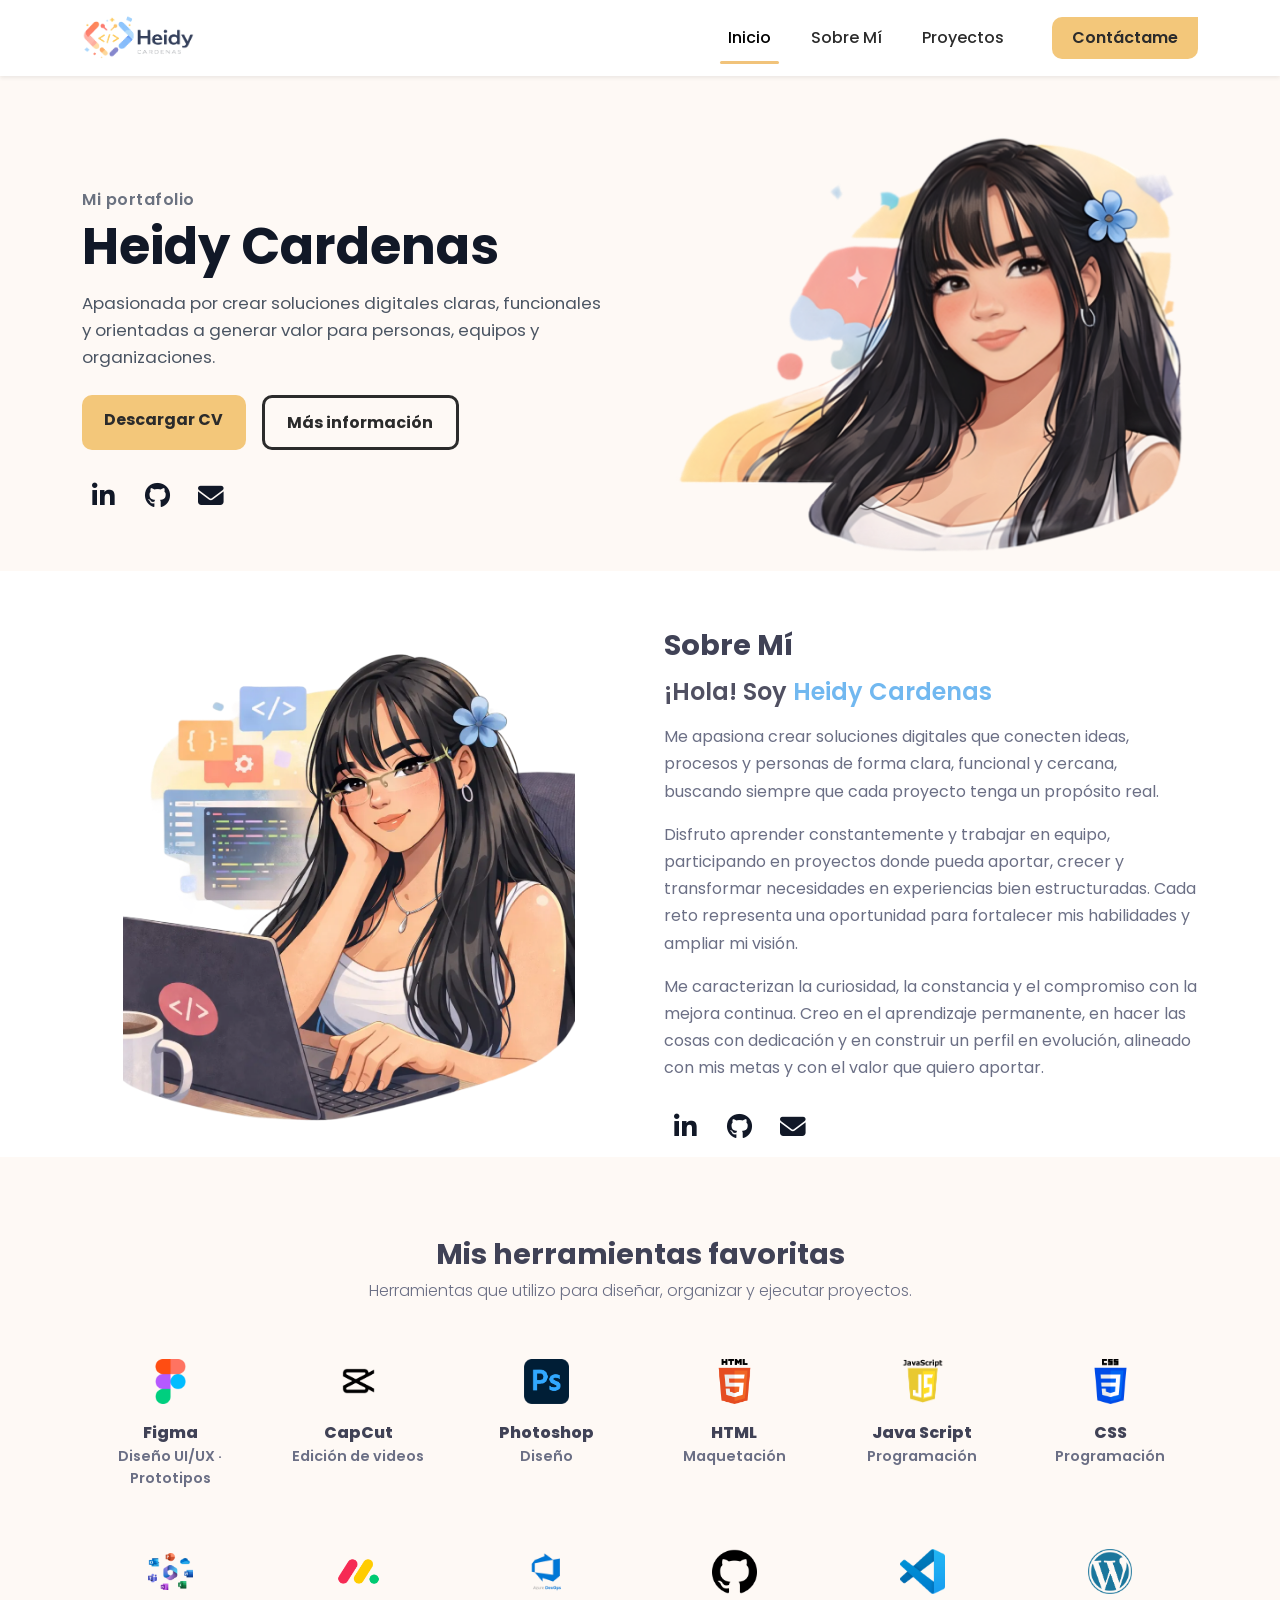
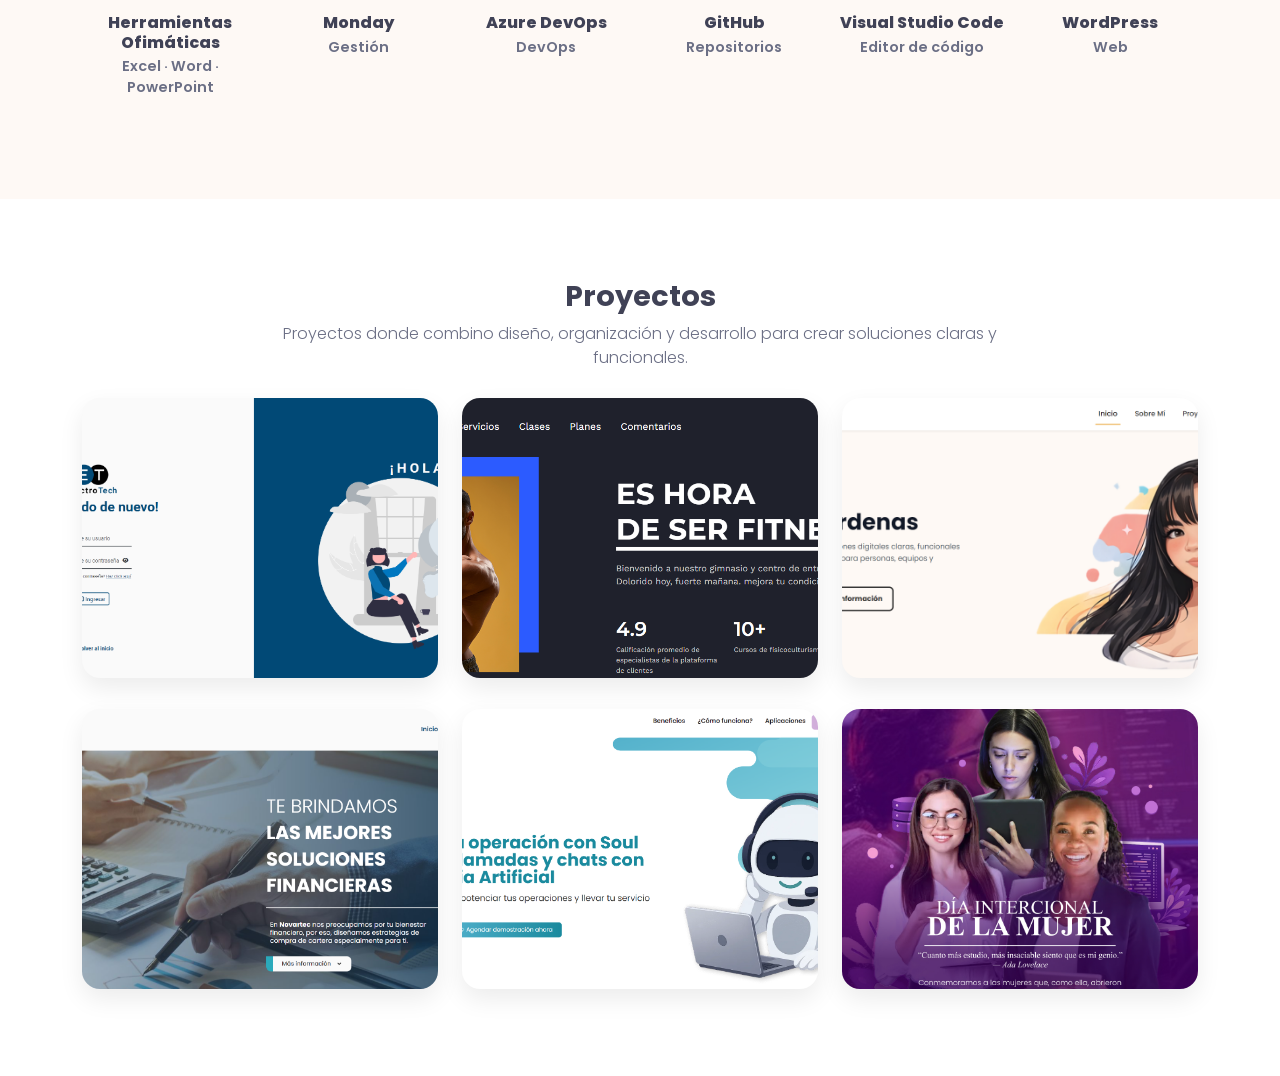
==== index.html @ c0f1ee77 "modificacion de estilos" ====
<!doctype html>
<html lang="es">
  <head>
    <meta charset="UTF-8" />
    <meta name="viewport" content="width=device-width, initial-scale=1.0" />
    <title>Portafolio | Heidy</title>
    <link rel="shortcut icon" href="img/ico.png" />
    <link
      href="https://cdn.jsdelivr.net/npm/bootstrap@5.3.1/dist/css/bootstrap.min.css"
      rel="stylesheet"
      integrity="sha384-4bw+/aepP/YC94hEpVNVgiZdgIC5+VKNBQNGCHeKRQN+PtmoHDEXuppvnDJzQIu9"
      crossorigin="anonymous"
    />
    <link rel="stylesheet" href="css/style.css" />
    <link
      href="https://fonts.googleapis.com/css2?family=Poppins:wght@300;400;500;600;700&display=swap"
      rel="stylesheet"
    />
    <link
      rel="stylesheet"
      href="https://cdnjs.cloudflare.com/ajax/libs/font-awesome/6.5.0/css/all.min.css"
    />
  </head>

  <body>
    <header>
      <nav class="navbar navbar-expand-lg navbar-light bg-white shadow-sm">
        <div class="container">
          <a class="navbar-brand" href="#">
            <img src="img/LogoHeidy.png" alt="Logo Heidy" height="50" />
          </a>

          <button
            class="navbar-toggler"
            type="button"
            data-bs-toggle="collapse"
            data-bs-target="#navbarNav"
            aria-controls="navbarNav"
            aria-expanded="false"
            aria-label="Toggle navigation"
          >
            <span class="navbar-toggler-icon"></span>
          </button>

          <div
            class="collapse navbar-collapse justify-content-end"
            id="navbarNav"
          >
            <ul class="navbar-nav align-items-center gap-lg-4">
              <li class="nav-item">
                <a class="nav-link nav-link-heidy active" href="#inicio"
                  >Inicio</a
                >
              </li>
              <li class="nav-item">
                <a class="nav-link nav-link-heidy" href="#sobremi">Sobre Mí</a>
              </li>
              <li class="nav-item">
                <a class="nav-link nav-link-heidy" href="#proyectos"
                  >Proyectos</a
                >
              </li>
              <li class="nav-item ms-lg-3">
                <a class="btn btn-contactame" href="#contacto">Contáctame</a>
              </li>
            </ul>
          </div>
        </div>
      </nav>
    </header>
    <main>
      <section id="inicio" class="hero-section">
        <div class="container">
          <div class="row align-items-center g-5">
            <!-- Texto -->
            <div class="col-12 col-lg-6">
              <p class="hero-kicker mb-2">Mi portafolio</p>
              <h1 class="hero-title mb-3">
                <span id="typewriter"></span>
              </h1>
              <p class="hero-subtitle mb-4">
                Apasionada por crear soluciones digitales claras, funcionales y
                orientadas a generar valor para personas, equipos y
                organizaciones.
              </p>
              <!-- Botones -->
              <div class="hero-cta d-flex flex-wrap gap-3">
                <a
                  class="btn btn-hero-primary"
                  href="docs/Hoja de vida _Heidy Cardenas.pdf"
                  download
                  >Descargar CV</a
                >
                <a class="btn btn-hero-secondary" href="#sobremi">
                  Más información</a
                >
              </div>
              <!-- Redes -->
              <div class="hero-social mt-4">
                <a
                  class="hero-social-btn"
                  href="https://www.linkedin.com/in/heidycardenaas1903/"
                  target="_blank"
                  aria-label="LinkedIn"
                  ><i class="fa-brands fa-linkedin-in"></i
                ></a>
                <a
                  class="hero-social-btn"
                  href="https://github.com/HeidyCardenas1903"
                  target="_blank"
                  aria-label="GitHub"
                  ><i class="fa-brands fa-github"></i
                ></a>
                <a
                  class="hero-social-btn"
                  href="mailto:hvcardenas2005@gmail.com"
                  aria-label="Email"
                  ><i class="fa-solid fa-envelope"></i
                ></a>
              </div>
            </div>
            <!-- Ilustración -->
            <div class="col-12 col-lg-6">
              <div class="hero-visual">
                <!-- Cambia el src por tu ilustración final -->
                <img
                  class="hero-illustration"
                  src="img/ImgHeroHeidy.png"
                  alt="Ilustración de Heidy Cardenas"
                />
              </div>
            </div>
          </div>
        </div>
      </section>

      <section id="sobremi" class="about-section">
        <div class="container">
          <div class="row align-items-center g-5">
            <!-- Imagen -->
            <div class="col-12 col-lg-6 text-center">
              <img
                src="img/ImgAboutmeHeidy.png"
                alt="Heidy Cardenas"
                class="about-img img-fluid"
              />
            </div>
            <!-- Texto -->
            <div class="col-12 col-lg-6">
              <h2 class="section-title mb-3">Sobre Mí</h2>
              <h3 class="about-title mb-3">
                ¡Hola! Soy <span>Heidy Cardenas</span>
              </h3>
              <p class="about-text">
                Me apasiona crear soluciones digitales que conecten ideas,
                procesos y personas de forma clara, funcional y cercana,
                buscando siempre que cada proyecto tenga un propósito real.
              </p>
              <p class="about-text">
                Disfruto aprender constantemente y trabajar en equipo,
                participando en proyectos donde pueda aportar, crecer y
                transformar necesidades en experiencias bien estructuradas. Cada
                reto representa una oportunidad para fortalecer mis habilidades
                y ampliar mi visión.
              </p>
              <p class="about-text mb-4">
                Me caracterizan la curiosidad, la constancia y el compromiso con
                la mejora continua. Creo en el aprendizaje permanente, en hacer
                las cosas con dedicación y en construir un perfil en evolución,
                alineado con mis metas y con el valor que quiero aportar.
              </p>
              <!-- Redes -->
              <div class="hero-social mt-4">
                <a
                  class="hero-social-btn"
                  href="https://www.linkedin.com/in/heidycardenaas1903/"
                  target="_blank"
                  aria-label="LinkedIn"
                  ><i class="fa-brands fa-linkedin-in"></i
                ></a>
                <a
                  class="hero-social-btn"
                  href="https://github.com/HeidyCardenas1903"
                  target="_blank"
                  aria-label="GitHub"
                  ><i class="fa-brands fa-github"></i
                ></a>
                <a
                  class="hero-social-btn"
                  href="mailto:hvcardenas2005@gmail.com"
                  aria-label="Email"
                  ><i class="fa-solid fa-envelope"></i
                ></a>
              </div>
            </div>
          </div>
        </div>
      </section>

      <section id="favoritas" class="tools-section">
        <div class="container">
          <div class="tools-head text-center">
            <h2 class="section-title mb-2">Mis herramientas favoritas</h2>
            <p class="tools-subtitle">
              Herramientas que utilizo para diseñar, organizar y ejecutar
              proyectos.
            </p>
          </div>

          <div class="tools-grid">
            <!-- Figma -->
            <article class="tool-card">
              <div class="tool-icon-wrap">
                <img src="img/tools/figma.png" alt="Figma" class="tool-icon" />
              </div>
              <h3 class="tool-name">Figma</h3>
              <p class="tool-use">Diseño UI/UX · Prototipos</p>
            </article>

            <!-- Capcut -->
            <article class="tool-card">
              <div class="tool-icon-wrap">
                <img
                  src="img/tools/capcut.png"
                  alt="capcut"
                  class="tool-icon"
                />
              </div>
              <h3 class="tool-name">CapCut</h3>
              <p class="tool-use">Edición de videos</p>
            </article>

            <!-- Photoshop -->
            <article class="tool-card">
              <div class="tool-icon-wrap">
                <img
                  src="img/tools/photoshop.png"
                  alt="Photoshop"
                  class="tool-icon"
                />
              </div>
              <h3 class="tool-name">Photoshop</h3>
              <p class="tool-use">Diseño</p>
            </article>

            <!-- HTML -->
            <article class="tool-card">
              <div class="tool-icon-wrap">
                <img src="img/tools/html.png" alt="HTML" class="tool-icon" />
              </div>
              <h3 class="tool-name">HTML</h3>
              <p class="tool-use">Maquetación</p>
            </article>

            <!-- JS -->
            <article class="tool-card">
              <div class="tool-icon-wrap">
                <img src="img/tools/js.png" alt="HTML" class="tool-icon" />
              </div>
              <h3 class="tool-name">Java Script</h3>
              <p class="tool-use">Programación</p>
            </article>

            <!-- CSS -->
            <article class="tool-card">
              <div class="tool-icon-wrap">
                <img src="img/tools/css.png" alt="css" class="tool-icon" />
              </div>
              <h3 class="tool-name">CSS</h3>
              <p class="tool-use">Programación</p>
            </article>

            <!-- Herramientas Ofimáticas -->
            <article class="tool-card">
              <div class="tool-icon-wrap">
                <img
                  src="img/tools/microsoft.png"
                  alt="Excel"
                  class="tool-icon"
                />
              </div>
              <h3 class="tool-name">Herramientas Ofimáticas</h3>
              <p class="tool-use">Excel · Word · PowerPoint</p>
            </article>

            <!-- Monday -->
            <article class="tool-card">
              <div class="tool-icon-wrap">
                <img
                  src="img/tools/monday.png"
                  alt="Monday"
                  class="tool-icon"
                />
              </div>
              <h3 class="tool-name">Monday</h3>
              <p class="tool-use">Gestión</p>
            </article>

            <!-- Azure -->
            <article class="tool-card">
              <div class="tool-icon-wrap">
                <img
                  src="img/tools/azuredevops.png"
                  alt="Azure DevOps"
                  class="tool-icon"
                />
              </div>
              <h3 class="tool-name">Azure DevOps</h3>
              <p class="tool-use">DevOps</p>
            </article>

            <!-- GitHub -->
            <article class="tool-card">
              <div class="tool-icon-wrap">
                <img
                  src="img/tools/github.png"
                  alt="GitHub"
                  class="tool-icon"
                />
              </div>
              <h3 class="tool-name">GitHub</h3>
              <p class="tool-use">Repositorios</p>
            </article>

            <!-- VSC -->
            <article class="tool-card">
              <div class="tool-icon-wrap">
                <img
                  src="img/tools/visualcode.png"
                  alt="visualcode"
                  class="tool-icon"
                />
              </div>
              <h3 class="tool-name">Visual Studio Code</h3>
              <p class="tool-use">Editor de código</p>
            </article>
            <!-- WordPress -->
            <article class="tool-card">
              <div class="tool-icon-wrap">
                <img
                  src="img/tools/wordpress.png"
                  alt="WordPress"
                  class="tool-icon"
                />
              </div>
              <h3 class="tool-name">WordPress</h3>
              <p class="tool-use">Web</p>
            </article>
          </div>
        </div>
      </section>

      <section id="proyectos" class="projects-section">
        <div class="container">
          <div class="projects-head text-center">
            <h2 class="section-title mb-2">Proyectos</h2>
            <p class="projects-subtitle">
              Proyectos donde combino diseño, organización y desarrollo para
              crear soluciones claras y funcionales.
            </p>
          </div>

          <div class="row g-4">
            <!-- Electrotech-->
            <div class="col-12 col-md-6 col-lg-4">
              <button
                type="button"
                class="project-card2"
                data-bs-toggle="modal"
                data-bs-target="#projectModal"
                data-title="Electrotech"
                data-desc="Sistema de inventarios y facturación para pequeñas empresas y emprendimientos, desarrollado como primer proyecto productivo y práctico en el SENA, enfocado en la automatización de procesos administrativos y la optimización de la gestión comercial."
                data-tech="PHP,HTML5,CSS3,JavaScript,MySQL,Bootstrap 5"
                data-images="img/projects/electrotech-1.png,img/projects/electrotech-2.png,img/projects/electrotech-3.png,img/projects/electrotech-4.png,img/projects/electrotech-5.png,img/projects/electrotech-6.png"
              >
                <div class="project-overlay">
                  <div class="project-overlay-top">
                    <h3 class="project-overlay-title">Electrotech</h3>
                    <div class="project-overlay-count">
                      <i class="fa-regular fa-images"></i>
                      <span class="project-count">3</span>
                    </div>
                  </div>

                  <div class="project-overlay-tags">
                    <span class="project-pill">PHP</span>
                    <span class="project-pill">MySQL</span>
                    <span class="project-pill">JS</span>
                    <span class="project-pill">Bootstrap</span>
                  </div>

                  <div class="project-overlay-cta">
                    Ver detalles <i class="fa-solid fa-arrow-right"></i>
                  </div>
                </div>
              </button>
            </div>

            <!-- Gym card -->
            <div class="col-12 col-md-6 col-lg-4">
              <button
                type="button"
                class="project-card2"
                data-bs-toggle="modal"
                data-bs-target="#projectModal"
                data-title="Landing Page - Gym"
                data-desc="Landing page para gimnasio, responsive y enfocada en conversión."
                data-tech="HTML5,CSS3,JavaScript"
                data-images="img/projects/gym-1.png,img/projects/gym-2.png,img/projects/gym-3.png,img/projects/gym-4.png"
              >
                <div class="project-overlay">
                  <div class="project-overlay-top">
                    <h3 class="project-overlay-title">Landing Page - Gym</h3>
                    <div class="project-overlay-count">
                      <i class="fa-regular fa-images"></i>
                      <span class="project-count">2</span>
                    </div>
                  </div>

                  <div class="project-overlay-tags">
                    <span class="project-pill">HTML</span>
                    <span class="project-pill">CSS</span>
                    <span class="project-pill">JS</span>
                  </div>

                  <div class="project-overlay-cta">
                    Ver detalles <i class="fa-solid fa-arrow-right"></i>
                  </div>
                </div>
              </button>
            </div>

            <!-- Portafolio card-->
            <div class="col-12 col-md-6 col-lg-4">
              <button
                type="button"
                class="project-card2"
                data-bs-toggle="modal"
                data-bs-target="#projectModal"
                data-title="Mi portafolio"
                data-desc="Portafolio personal con enfoque profesional, estructura clara y estilo visual consistente."
                data-tech="HTML5,CSS3,JavaScript,Bootstrap 5"
                data-images="img/projects/portafolio-1.png,img/projects/portafolio-2.png"
              >
                <div class="project-overlay">
                  <div class="project-overlay-top">
                    <h3 class="project-overlay-title">Mi portafolio</h3>
                    <div class="project-overlay-count">
                      <i class="fa-regular fa-images"></i>
                      <span class="project-count">3</span>
                    </div>
                  </div>

                  <div class="project-overlay-tags">
                    <span class="project-pill">HTML</span>
                    <span class="project-pill">CSS</span>
                    <span class="project-pill">JS</span>
                    <span class="project-pill">Bootstrap</span>
                  </div>

                  <div class="project-overlay-cta">
                    Ver detalles <i class="fa-solid fa-arrow-right"></i>
                  </div>
                </div>
              </button>
            </div>

            <!-- Novartec card-->
            <div class="col-12 col-md-6 col-lg-4">
              <button
                type="button"
                class="project-card2"
                data-bs-toggle="modal"
                data-bs-target="#projectModal"
                data-title="Novartec"
                data-desc="Implementación y ajustes en WordPress con Elementor, mejoras visuales y soporte."
                data-tech="WordPress,Elementor,UI"
                data-images="img/projects/novartec-1.png,img/projects/novartec-2.png,img/projects/novartec-3.png,img/projects/novartec-4.png"
              >
                <div class="project-overlay">
                  <div class="project-overlay-top">
                    <h3 class="project-overlay-title">Novartec</h3>
                    <div class="project-overlay-count">
                      <i class="fa-regular fa-images"></i>
                      <span class="project-count">2</span>
                    </div>
                  </div>

                  <div class="project-overlay-tags">
                    <span class="project-pill">WordPress</span>
                    <span class="project-pill">Elementor</span>
                    <span class="project-pill">UI</span>
                  </div>

                  <div class="project-overlay-cta">
                    Ver detalles <i class="fa-solid fa-arrow-right"></i>
                  </div>
                </div>
              </button>
            </div>

            <!-- soul card -->
            <div class="col-12 col-md-6 col-lg-4">
              <button
                type="button"
                class="project-card2"
                data-bs-toggle="modal"
                data-bs-target="#projectModal"
                data-title="SOUL - Landing page"
                data-desc="Landing Page corporativa desarrollada para Group COS, orientada a la presentación estratégica de su aplicativo SOUL.Se diseñó y estructuró una landing page enfocada en comunicar de manera clara y persuasiva la propuesta de valor del aplicativo SOUL, plataforma integral orientada a la gestión de operaciones BPO, contact center y soluciones omnicanal."
                data-tech="WordPress,Elementor,Figma"
                data-images="img/projects/soul-1.png,img/projects/soul-2.png">
                <div class="project-overlay">
                  <div class="project-overlay-top">
                    <h3 class="project-overlay-title">SOUL - Landing page</h3>
                    <div class="project-overlay-count">
                      <i class="fa-regular fa-images"></i>
                      <span class="project-count">3</span>
                    </div>
                  </div>

                  <div class="project-overlay-tags">
                    <span class="project-pill">WordPress</span>
                    <span class="project-pill">Elementor</span>
                    <span class="project-pill">Figma</span>
                  </div>

                  <div class="project-overlay-cta">
                    Ver detalles <i class="fa-solid fa-arrow-right"></i>
                  </div>
                </div>
              </button>
            </div>

            <!-- Piezas-->
            <div class="col-12 col-md-6 col-lg-4">
              <button
                type="button"
                class="project-card2"
                data-bs-toggle="modal"
                data-bs-target="#projectModal"
                data-title="Creación de piezas"
                data-desc="Piezas gráficas para comunicación digital, presentaciones y contenido visual."
                data-tech="Figma,Photoshop"
                data-images="img/projects/piezas-1.jpg,img/projects/piezas-2.jpg,img/projects/piezas-3.jpg,img/projects/piezas-4.jpg"
              >
                <div class="project-overlay">
                  <div class="project-overlay-top">
                    <h3 class="project-overlay-title">
                      Creación de contenido multimedia
                    </h3>
                    <div class="project-overlay-count">
                      <i class="fa-regular fa-images"></i>
                      <span class="project-count">3</span>
                    </div>
                  </div>

                  <div class="project-overlay-tags">
                    <span class="project-pill">Figma</span>
                    <span class="project-pill">Photoshop</span>
                    <span class="project-pill">Diseño</span>
                  </div>

                  <div class="project-overlay-cta">
                    Ver detalles <i class="fa-solid fa-arrow-right"></i>
                  </div>
                </div>
              </button>
            </div>
          </div>
        </div>
      </section>

      <!-- MODAL Projects -->
      <div
        class="modal fade"
        id="projectModal"
        tabindex="-1"
        aria-hidden="true"
      >
        <div class="modal-dialog modal-xl modal-dialog-centered">
          <div class="modal-content pm-clean">
            <button
              type="button"
              class="pm-close"
              data-bs-dismiss="modal"
              aria-label="Cerrar"
            >
              <i class="fa-solid fa-xmark"></i>
            </button>

            <div class="modal-body pm-body">
              <!-- Carousel -->
              <div
                id="pmCarousel"
                class="carousel slide pm-carousel"
                data-bs-ride="false"
              >
                <div class="carousel-inner" id="pmCarouselInner"></div>

                <button
                  class="carousel-control-prev"
                  type="button"
                  data-bs-target="#pmCarousel"
                  data-bs-slide="prev"
                >
                  <span
                    class="carousel-control-prev-icon"
                    aria-hidden="true"
                  ></span>
                  <span class="visually-hidden">Anterior</span>
                </button>

                <button
                  class="carousel-control-next"
                  type="button"
                  data-bs-target="#pmCarousel"
                  data-bs-slide="next"
                >
                  <span
                    class="carousel-control-next-icon"
                    aria-hidden="true"
                  ></span>
                  <span class="visually-hidden">Siguiente</span>
                </button>

                <div class="pm-counter" id="pmCounter">Imagen 1 de 1</div>
              </div>

              <!-- Info -->
              <div class="pm-info mt-4">
                <h3 class="pm-title" id="pmTitle">Título</h3>
                <p class="pm-desc" id="pmDesc"></p>

                <div class="pm-tech" id="pmTech"></div>
              </div>
            </div>
          </div>
        </div>
      </div>
      
    </main>
    <footer>
      <script
        src="https://cdn.jsdelivr.net/npm/bootstrap@5.3.1/dist/js/bootstrap.bundle.min.js"
        integrity="sha384-HwwvtgBNo3bZJJLYd8oVXjrBZt8cqVSpeBNS5n7C8IVInixGAoxmnlMuBnhbgrkm"
        crossorigin="anonymous"
      ></script>
      <script src="js/main.js"></script>
    </footer>
  </body>
</html>
---- css/style.css ----
/* ================================
  Genrales 
================================ */
body{
  font-family: 'Poppins', sans-serif;
  background: #FEF9F5;
  color: #111827;
}
*{
  box-sizing: border-box;
  margin: 0;
  padding: 0;
}
section{
  scroll-margin-top: 110px; /* altura navbar + aire */
}

/* ================================
   NAVBAR
================================ */
navbar{
  z-index: 1000;
}
.bg-white {
  --bs-bg-opacity: 1;
  background: #FEF9F5;
}
/* Links */
.nav-link-heidy{
  color: #2b2b2b;
  font-weight: 500;
  padding: .25rem 0;
  position: relative;
  transition: color 0.3s ease;
  text-decoration: none;
}

/* Línea inferior (oculta) */
.nav-link-heidy::after{
  content: "";
  position: absolute;
  left: 0;
  bottom: -10px;
  width: 0;
  height: 3px;
  border-radius: 999px;
  background: #f1c37a;
  transition: width 0.3s ease;
}

.nav-link-heidy:hover::after{
  width: 100%;
}

/* Activo */
.nav-link-heidy.active{
  font-weight: 100%;
}

.nav-link-heidy.active::after{
  width: 100%;
}

/* Botón Contactame */
.btn-contactame{
  background: #f3c77a;
  color: #2b2b2b;
  font-weight: 600;
  border-radius: 10px 0px 10px 10px;
  padding: .55rem 1.25rem;
  border: none;
  transition: all 0.3s ease;
}
.btn-contactame:hover{
  background: #ffc261;
  transform: translateY(-2px);
}

/* ================================
  HERO
================================ */
.hero-section{
  padding: 50px 0 40px;
}

/* Mini título */
.hero-kicker{
  color:#6b7280;
  font-weight:600;
  letter-spacing: .5px;
}

/* Título */
.hero-title{
  font-size: clamp(2.2rem, 4vw, 3.2rem);
  line-height: 1.05;
  color:#111827;
  font-weight: 700;
}

.hero-title-strong{
  color:#71B8F0;
}

/* Subtítulo */
.hero-subtitle{
  color:#4b5563;
  font-size: 1.05rem;
  line-height: 1.6;
  max-width: 520px;
}

/* Botones Hero */
.btn-hero-primary{
  background:#f3c77a;
  color:#2b2b2b;
  font-weight:700;
  border-radius:10px;
  padding: .8rem 1.4rem;
  border:none;
  transition: all .25s ease;
}

.btn-hero-primary:hover{
  background:#f5bd5c;
  transform: translateY(-2px);
}

.btn-hero-secondary{
  background:#FEF9F5;
  color:#2b2b2b;
  font-weight:700;
  border-radius:10px;
  padding: .8rem 1.4rem;
  border:3px solid #2b2b2b;
  transition: all .25s ease;
}

.btn-hero-secondary:hover{
  background:#FEF9F5;
  color:#2b2b2b;
  border:3px solid #2b2b2b;
  transform: translateY(-2px);
}

/* Redes */
.hero-social{
  display:flex;
  gap:12px;
}

.hero-social-btn{
  width:42px;
  height:42px;
  border-radius:12px;
  display:flex;
  align-items:center;
  justify-content:center;
  text-decoration:none;
  color:#111827;
  font-weight:700;
  transition: all .25s ease;
}

.hero-social-btn i{
  font-size:1.6rem;
}

.hero-social-btn:hover{
  transform: translateY(-2px);
  border-color:#cfd6de;
}

.hero-social-btn:hover i{
  color:#71B8F0;
}

.hero-illustration{
  position: relative;
  z-index: 1;
  width: 100%;
  display:block;
  border-radius: 22px;
}
/* ================================
   ABOUT SECTION
================================ */
section#sobremi {
  background: #ffffff;
}
/* Título general */
.section-title{
  font-size: 1.8rem;
  font-weight: 700;
  color: #404256;
}

/* Subtítulo */
.about-title{
  font-size: 1.5rem;
  font-weight: 600;
  color: #505062;
}

.about-title span{
  color: #71B8F0;
}

/* Texto */
.about-text{
  color: #6B6F85;
  line-height: 1.7;
  font-size: 1rem;
  max-width: 700px;
}

/* Imagen */
.about-img{
  width: 90%;
  padding: 14px;
}

/* Redes */
.about-social{
  display: flex;
  gap: 14px;
  margin-top: 10px;
}

/* ================================
  Herramientas xd
================================ */
.tools-section{
  padding: 80px 0;
  background: #FEF9F5;
}

.tools-subtitle{
  color:#6B6F85;
  max-width: 680px;
  margin: 0 auto 28px;
  font-weight: 300;
}

/* Grid responsive */
.tools-grid{
  display: grid;
  grid-template-columns: repeat(6, 1fr);
  gap: 12px;
}
.tool-card{
  border-radius: 10px;
  padding: 20px 5px;
  text-align: center;
  transition: all .22s ease;
}

.tool-card:hover{
  transform: translateY(-6px);
}

/* Icon container */
.tool-icon-wrap{
  width: 60px;
  height: 60px;
  border-radius: 18px;
  margin: 0 auto 12px;
  display:flex;
  align-items:center;
  justify-content:center;
}

/* Icon */
.tool-icon{
  width: 45px;
  height: 45px;
  object-fit: contain;
}

/* Name */
.tool-name{
  margin: 0;
  font-size: 1rem;
  font-weight: 800;
  color:#404256;
}

/* Use */
.tool-use{
  margin: 4px 0 0;
  color:#6B6F85;
  font-weight: 600;
  font-size: .9rem;
}

/* ================================
  PROYECTOS (Bootstrap + tu UI)
================================ */
.projects-section{
  padding: 80px 0;
  background: #FFFFFF;
}

.projects-subtitle{
  color:#6B6F85;
  max-width: 760px;
  margin: 0 auto 28px;
  font-weight: 300;
}

/* Cards */
.project-card{
  border-radius: 18px;
  overflow: hidden;
  border: 1px solid #E0E2F0;
  background: #FEF9F5;
  box-shadow: 0 10px 24px rgba(0,0,0,.06);
  transition: all .22s ease;
}

.project-card:hover{
  transform: translateY(-6px);
  border-color:#71B8F0;
  box-shadow: 0 18px 36px rgba(113,184,240,.22);
}

.project-thumb{
  height: 180px;
  object-fit: cover;
}

.project-title{
  margin: 0 0 6px;
  font-size: 1.05rem;
  font-weight: 800;
  color:#404256;
}

.project-desc{
  margin: 0 0 12px;
  color:#6B6F85;
  font-weight: 600;
  font-size: .92rem;
  line-height: 1.55;
}

/* Badges como pills */
.project-badge{
  background:#FFFFFF;
  color:#505062;
  border: 1px solid #E0E2F0;
  border-radius: 999px;
  padding: .28rem .7rem;
  font-weight: 800;
  font-size: .82rem;
}

/* Botón */
.project-btn{
  background:#f3c77a;
  color:#2b2b2b;
  font-weight: 900;
  border-radius: 10px;
  padding: .65rem 1rem;
  border:none;
  transition: all .2s ease;
}

.project-btn:hover{
  background:#ffc261;
  transform: translateY(-2px);
}

/* ================================
  MODAL (Bootstrap + tu UI)
================================ */
.project-modal{
  background: #0f0f10;
  border: 2px solid rgba(113,184,240,.65);
  border-radius: 18px;
  overflow: hidden;
  color: #fff;
}

.project-modal-header{
  border-bottom: 1px solid rgba(255,255,255,.08);
  padding: 16px 18px;
  background: #0f0f10;
}

.project-modal-title{
  font-weight: 900;
  color:#fff;
}

.project-modal-subtitle{
  color: rgba(255,255,255,.72);
  font-weight: 600;
}

.project-modal-close{
  filter: invert(1);
  opacity: .9;
}

.project-modal-body{
  padding: 18px;
}

.project-carousel{
  position: relative;
}

.project-carousel .carousel-inner{
  border-radius: 14px;
  overflow: hidden;
  border: 1px solid rgba(255,255,255,.10);
  background: rgba(255,255,255,.05);
}

.project-carousel img{
  width: 100%;
  max-height: 480px;
  object-fit: contain;
  background: rgba(0,0,0,.15);
}

/* Controles del carousel */
.carousel-control-prev-icon,
.carousel-control-next-icon{
  filter: drop-shadow(0 6px 12px rgba(0,0,0,.6));
}

.project-carousel-counter{
  text-align:center;
  margin-top: 10px;
  color:#6B6F85;
  font-size: .2rem;
}

/* Texto del modal */
.project-modal-desc{
  color: rgba(255,255,255,.85);
  font-weight: 500;
  line-height: 1.6;
}

/* Tags tecnología */
.project-modal-tech{
  display:flex;
  flex-wrap: wrap;
  gap: 8px;
}

.project-modal-tech .tag{
  background: rgba(113,184,240,.16);
  border: 1px solid rgba(113,184,240,.35);
  color:#fff;
  border-radius: 999px;
  padding: .22rem .7rem;
  font-size: .85rem;
  font-weight: 800;
}

/* Links */
.project-modal-links{
  display:flex;
  align-items:center;
  justify-content: space-between;
  gap: 12px;
  flex-wrap: wrap;
}

.project-modal-live{
  background:#f3c77a;
  color:#2b2b2b;
  font-weight: 900;
  border-radius: 10px;
  padding: .65rem 1.1rem;
  border:none;
  transition: all .2s ease;
}

.project-modal-live:hover{
  background:#ffc261;
  transform: translateY(-2px);
}

.project-modal-code{
  color: rgba(255,255,255,.85);
  font-weight: 900;
  text-decoration:none;
}

.project-modal-code i{
  margin-left: 6px;
  color:#71B8F0;
}

/* ================================
  PROYECTOS (Hover overlay + Bootstrap modal)
================================ */
.projects-section{
  padding: 80px 0;
  background: #ffffff;
}

.projects-subtitle{
  color:#6B6F85;
  max-width: 760px;
  margin: 0 auto 28px;
  font-weight: 300;
}

/* Card como botón (clickeable) */
.project-card2{
  width: 100%;
  border: 0;
  padding: 0;
  text-align: left;
  border-radius: 18px;
  overflow: hidden;
  min-height: 280px;
  background-image: var(--bg);
  background-size: cover;
  background-position: center;
  position: relative;
  cursor: pointer;
  outline: none;
  box-shadow: 0 10px 24px rgba(0,0,0,.08);
  transition: transform .22s ease, box-shadow .22s ease;
}

.project-card2::before{
  content:"";
  position:absolute;
  inset:0;
  opacity: .85;
}

.project-card2:hover{
  transform: translateY(-6px);
  box-shadow: 0 18px 36px rgba(113,184,240,.22);

}

/* Overlay */
.project-overlay{
  position:absolute;
  inset: 0;
  display:flex;
  flex-direction: column;
  justify-content: flex-end;
  gap: 12px;
  padding: 18px;
  opacity: 0;
  transform: translateY(10px);
  transition: all .22s ease;
  z-index: 2;
  background: linear-gradient(180deg, rgba(0,0,0,.10), rgba(0,0,0,.60));
}

.project-card2:hover .project-overlay{
  opacity: 1;
  transform: translateY(0);
}

/* Título + contador */
.project-overlay-top{
  display:flex;
  align-items:center;
  justify-content: space-between;
  gap: 12px;
}

.project-overlay-title{
  margin: 0;
  color: #fff;
  font-weight: 900;
  font-size: 1.12rem;
}

.project-overlay-count{
  display:flex;
  align-items:center;
  gap: 8px;
  background: rgba(255,255,255,.14);
  border: 1px solid rgba(255,255,255,.18);
  padding: 6px 10px;
  border-radius: 999px;
  color: #fff;
  font-weight: 800;
  font-size: .9rem;
}

.project-overlay-count i{
  color: #f3c77a;
}

/* Tecnologías (pills) */
.project-overlay-tags{
  display:flex;
  flex-wrap: wrap;
  gap: 8px;
}

.project-pill{
  display:inline-flex;
  align-items:center;
  padding: .28rem .7rem;
  border-radius: 999px;
  font-size: .82rem;
  font-weight: 900;
  background: rgba(255,255,255,.14);
  border: 1px solid rgba(255,255,255,.18);
  color: #fff;
}

/* CTA */
.project-overlay-cta{
  display:inline-flex;
  align-items:center;
  gap: 10px;
  color: #fff;
  font-weight: 900;
  font-size: .95rem;
}

.project-overlay-cta i{
  color:#71B8F0;
}

/* ================================
  MODAL limpio (tu UI)
================================ */
.pm-clean{
  border-radius: 10px;
  overflow: hidden;
  background: #FEF9F5;
  position: relative;
}

.pm-body{
  padding: 20px;
}


.pm-close{
  position:absolute;
  top: 10px;
  right: 10px;
  width: 44px;
  height: 44px;
  border-radius: 100px;
  border: none;
  background: #ffffff;
  display:flex;
  align-items:center;
  justify-content:center;
  z-index: 5;
  transition: all .2s ease;
}

.pm-close i{
  font-size: 1.1rem;
  color:#000000;
}

.pm-close:hover{
  transform: translateY(-2px);
  border-color:#ffc261;
}

/* Carrusel */
.pm-carousel img{
  width:100%;
  max-height: 500px;
  object-fit: contain;
}

.pm-counter{
  text-align:center;
  margin-top: 10px;
  color:#b2b4c0;
  font-size: .8rem;
}

/* Info */
.pm-title{
  margin: 0 0 10px;
  font-size: 1.4rem;
  font-weight: 900;
  color:#404256;
}

.pm-desc{
  margin: 0 0 14px;
  color:#505062;
  line-height: 1.6;
}

.pm-tech{
  display:flex;
  flex-wrap: wrap;
  gap: 8px;
}

.pm-tech .tag{
  background:#E0E2F0;
  border: 2px solid #D1D3E7;
  color:#505062;
  padding: .28rem .7rem;
  border-radius: 999px;
  font-weight: 600;
  font-size: .85rem;
}

/* ================================
  RESPONSIVE - TOOLS GRID
================================ */

@media (max-width: 1200px){
  .tools-grid{
    grid-template-columns: repeat(4, 1fr);
  }
}

@media (max-width: 768px){
  .tools-grid{
    grid-template-columns: repeat(2, 1fr);
  }
  .tool-icon{
    width: 40px;
    height: 40px;
  }
}

@media (max-width: 420px){
  .tools-grid{
    grid-template-columns: 1fr;
  }
}

@media (max-width: 991.98px){
  #sobremi .about-title,
  #sobremi .section-title{
    text-align: left;
  }

  #sobremi .about-text{
    max-width: 100%;
  }
}

@media (max-width: 576px){
  .project-card2{
    min-height: 240px;
  }
  .pm-body{
    padding: 12px;
  }
  .pm-carousel img{
    max-height: 360px;
  }
}
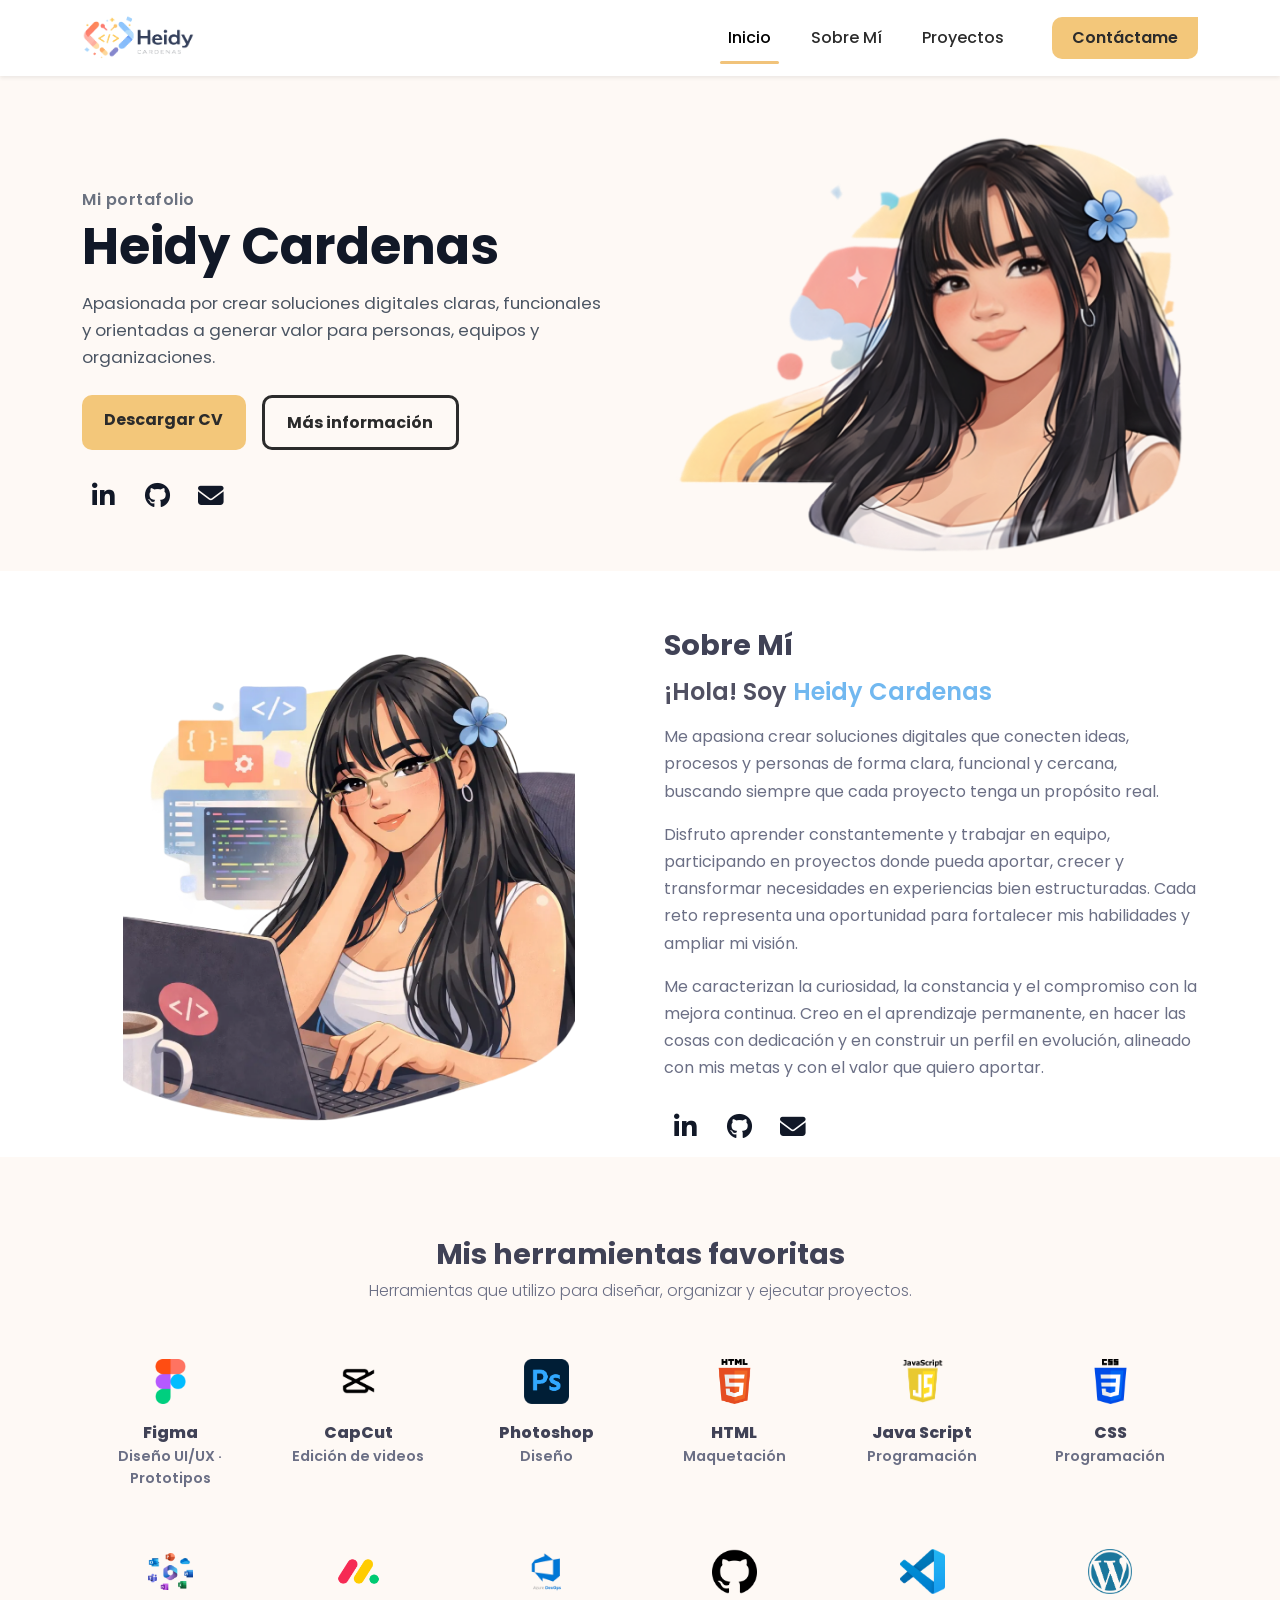
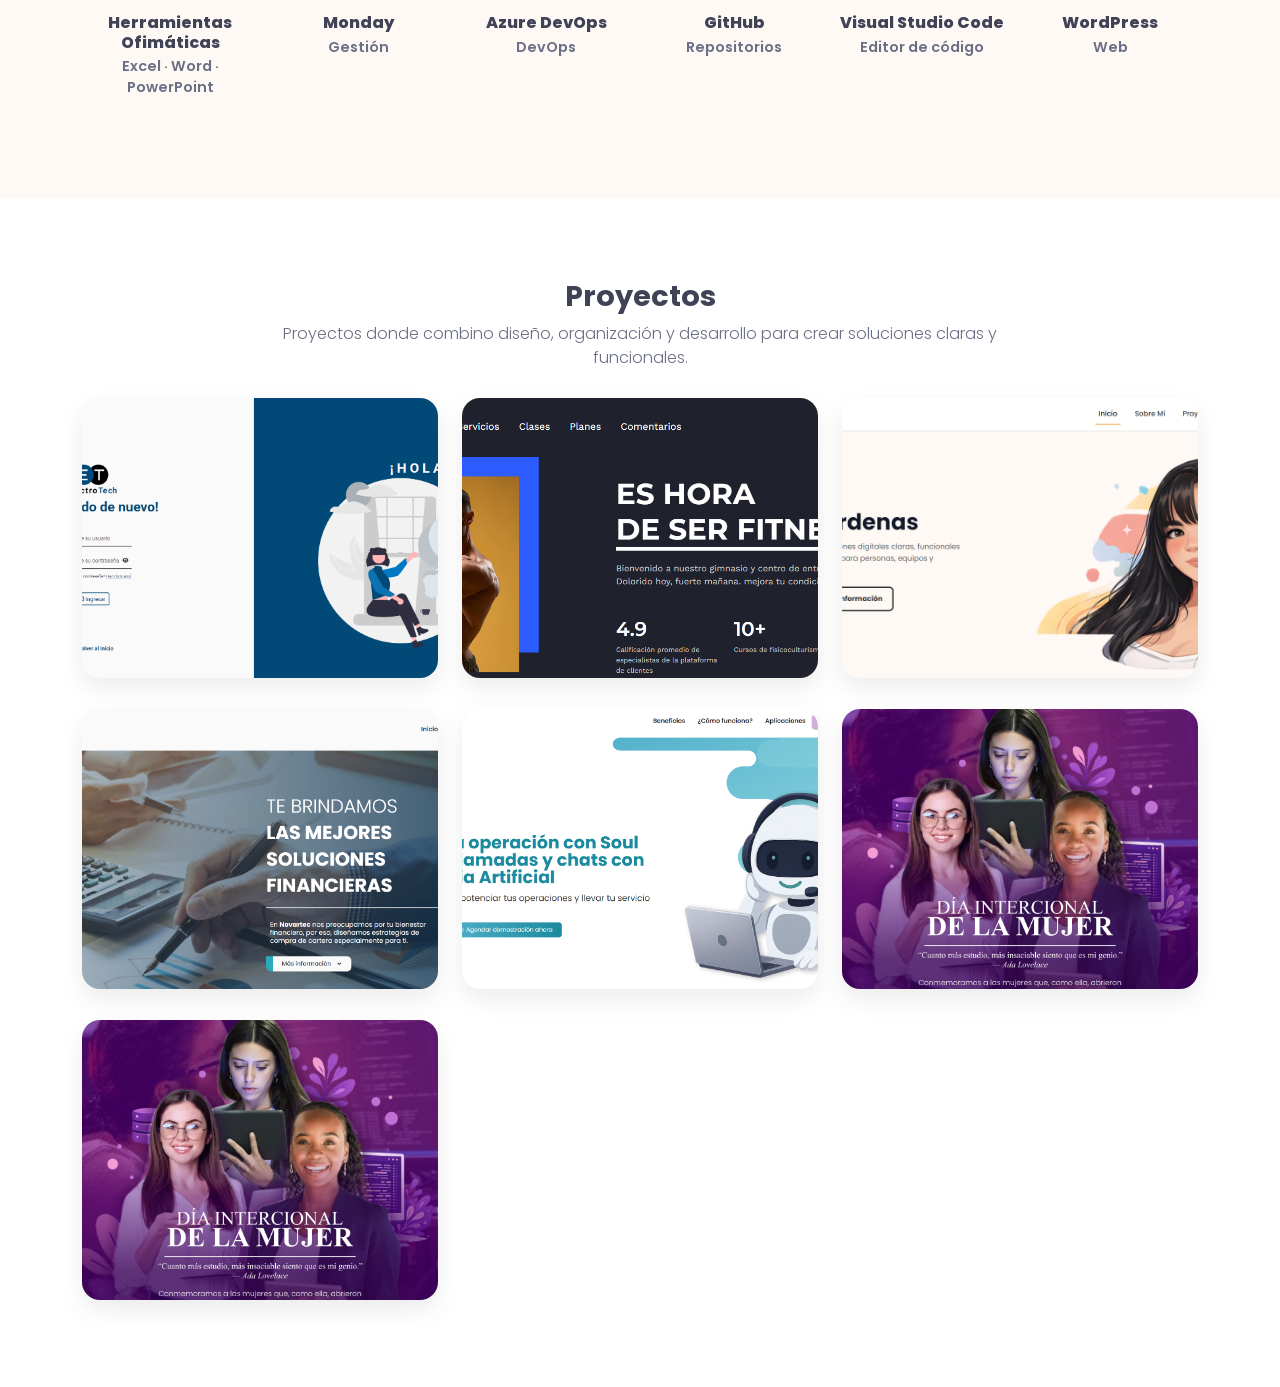
==== commit b1ac6f20: "nuevo proyecto" ====
--- a/index.html
+++ b/index.html
@@ -542,7 +542,7 @@
                 data-title="Creación de piezas"
                 data-desc="Piezas gráficas para comunicación digital, presentaciones y contenido visual."
                 data-tech="Figma,Photoshop"
-                data-images="img/projects/piezas-1.jpg,img/projects/piezas-2.jpg,img/projects/piezas-3.jpg,img/projects/piezas-4.jpg"
+                data-images="img/projects/piezas-1.jpg,img/projects/piezas-2.jpg,img/projects/piezas-3.jpg,img/projects/piezas-4.jpg, img/projects/piezas-5.jpg"
               >
                 <div class="project-overlay">
                   <div class="project-overlay-top">
@@ -559,6 +559,43 @@
                     <span class="project-pill">Figma</span>
                     <span class="project-pill">Photoshop</span>
                     <span class="project-pill">Diseño</span>
+                  </div>
+
+                  <div class="project-overlay-cta">
+                    Ver detalles <i class="fa-solid fa-arrow-right"></i>
+                  </div>
+                </div>
+              </button>
+            </div>
+
+            <!-- mockups -->
+            <div class="col-12 col-md-6 col-lg-4">
+              <button
+                type="button"
+                class="project-card2"
+                data-bs-toggle="modal"
+                data-bs-target="#projectModal"
+                data-title="Prototipos y maquetación"
+                data-desc="Maquetación de wireframes, mockups, userflows y Prototipos"
+                data-tech="Figma,Photoshop, FigJam"
+                data-images="img/projects/piezas-1.jpg,img/projects/piezas-2.jpg,img/projects/piezas-3.jpg,img/projects/piezas-4.jpg, img/projects/piezas-5.jpg"
+              >
+                <div class="project-overlay">
+                  <div class="project-overlay-top">
+                    <h3 class="project-overlay-title">
+                      Prototipos y maquetación
+                    </h3>
+                    <div class="project-overlay-count">
+                      <i class="fa-regular fa-images"></i>
+                      <span class="project-count">3</span>
+                    </div>
+                  </div>
+
+                  <div class="project-overlay-tags">
+                    <span class="project-pill">Figma</span>
+                    <span class="project-pill">Photoshop</span>
+                    <span class="project-pill">Diseño</span>
+                    <span class="project-pill">FigJam</span>
                   </div>
 
                   <div class="project-overlay-cta">
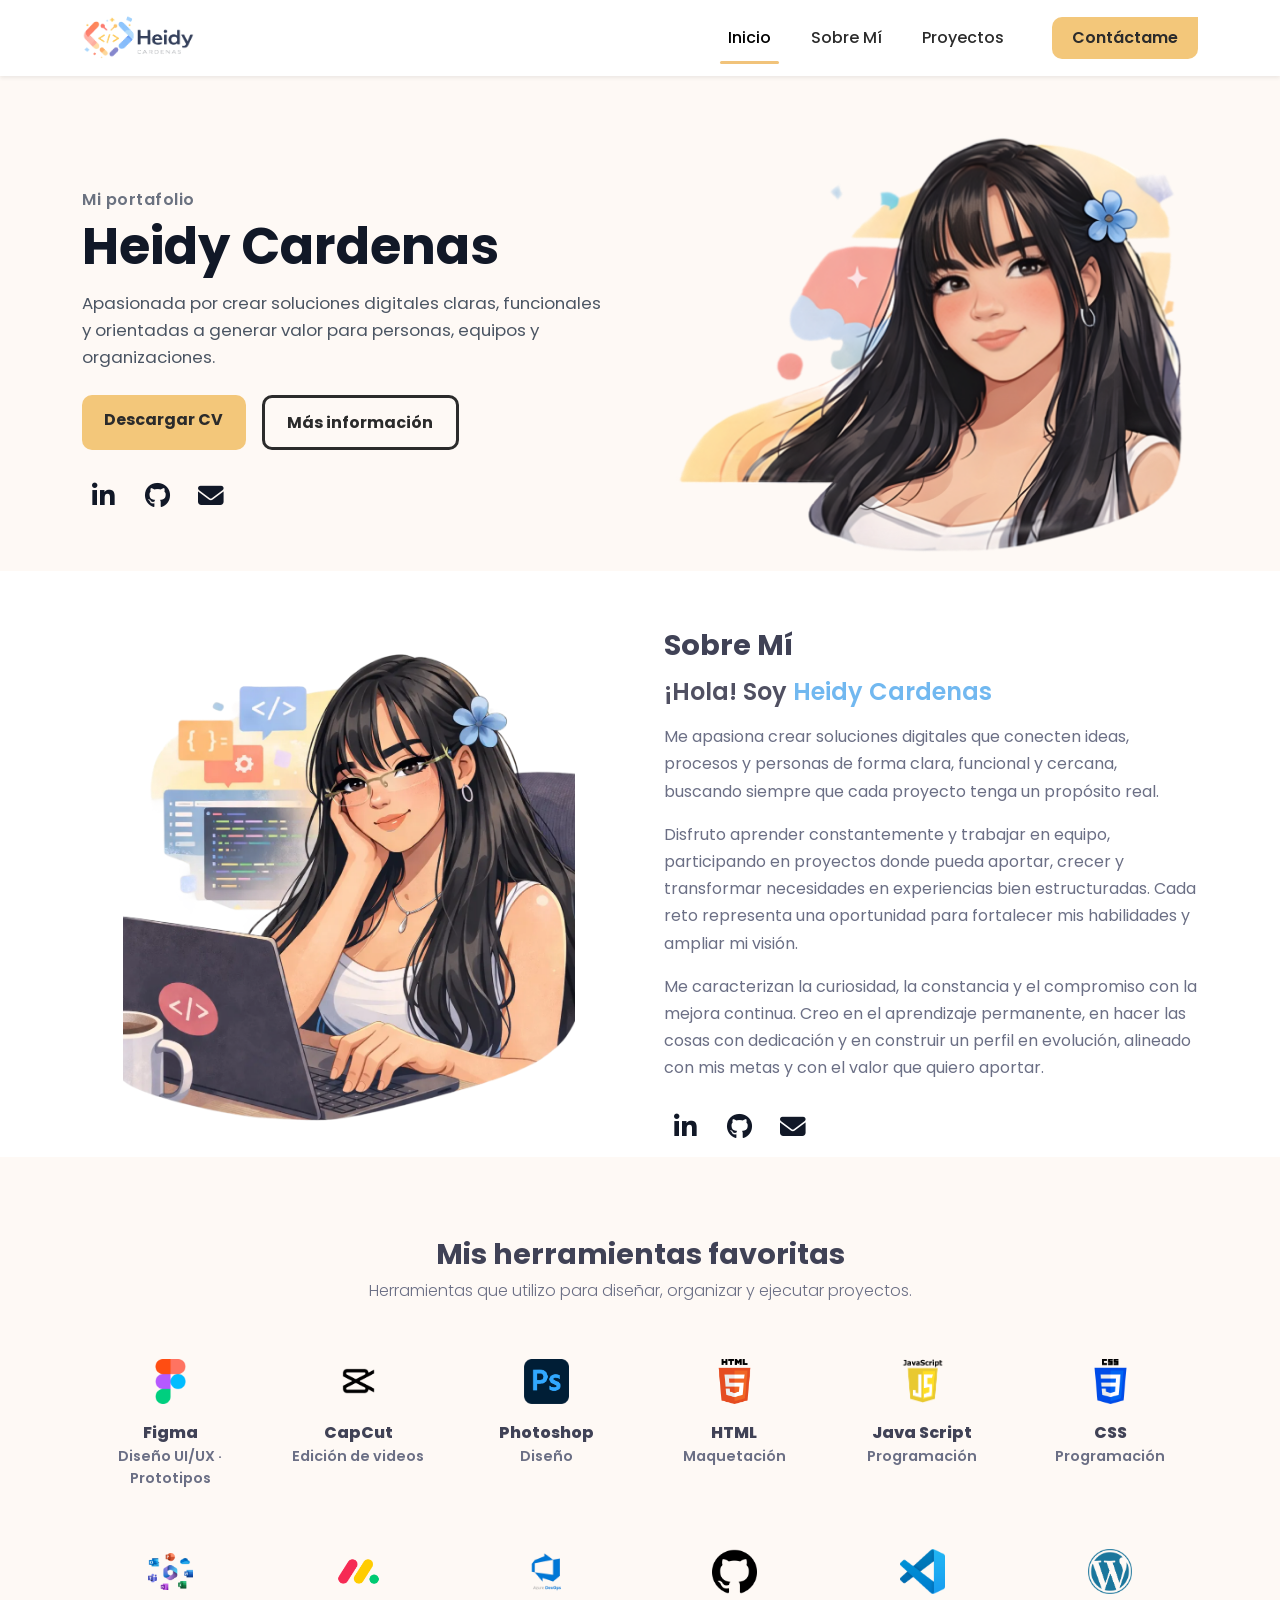
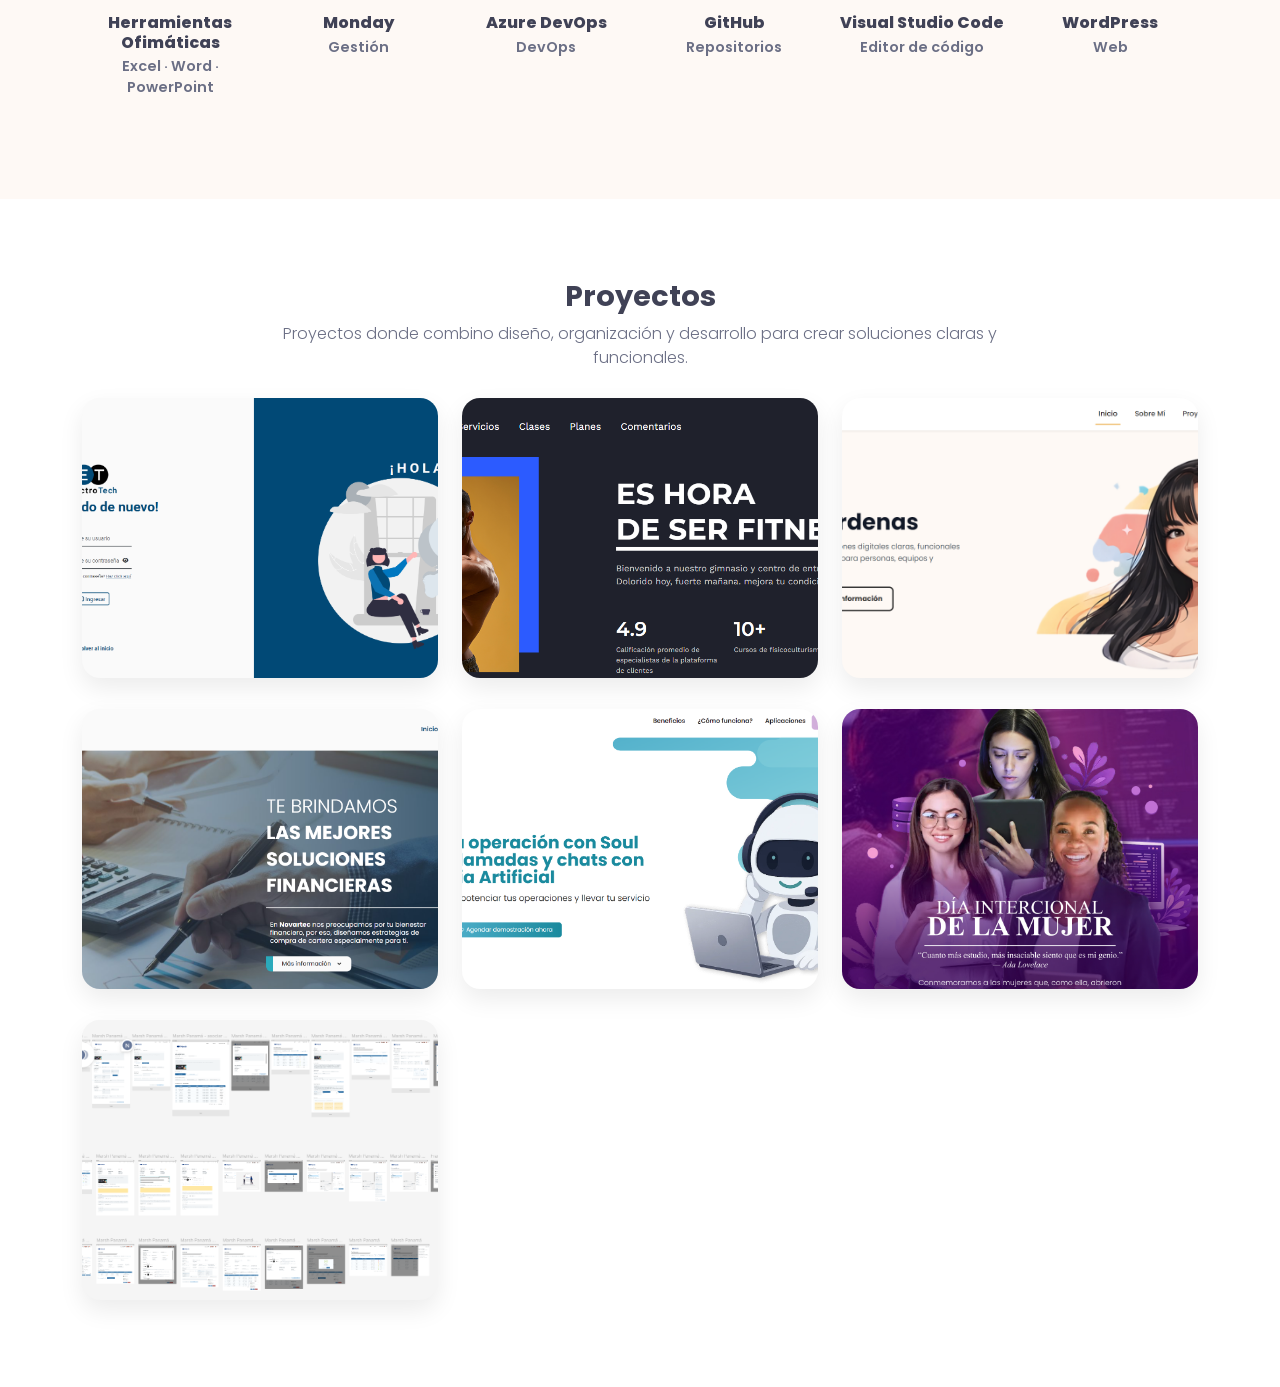
==== commit 62f9268e: "Nuevos proyectos" ====
--- a/index.html
+++ b/index.html
@@ -578,7 +578,7 @@
                 data-title="Prototipos y maquetación"
                 data-desc="Maquetación de wireframes, mockups, userflows y Prototipos"
                 data-tech="Figma,Photoshop, FigJam"
-                data-images="img/projects/piezas-1.jpg,img/projects/piezas-2.jpg,img/projects/piezas-3.jpg,img/projects/piezas-4.jpg, img/projects/piezas-5.jpg"
+                data-images="img/projects/prototipo-1.png,img/projects/prototipo-2.png,img/projects/prototipo-3.png"
               >
                 <div class="project-overlay">
                   <div class="project-overlay-top">
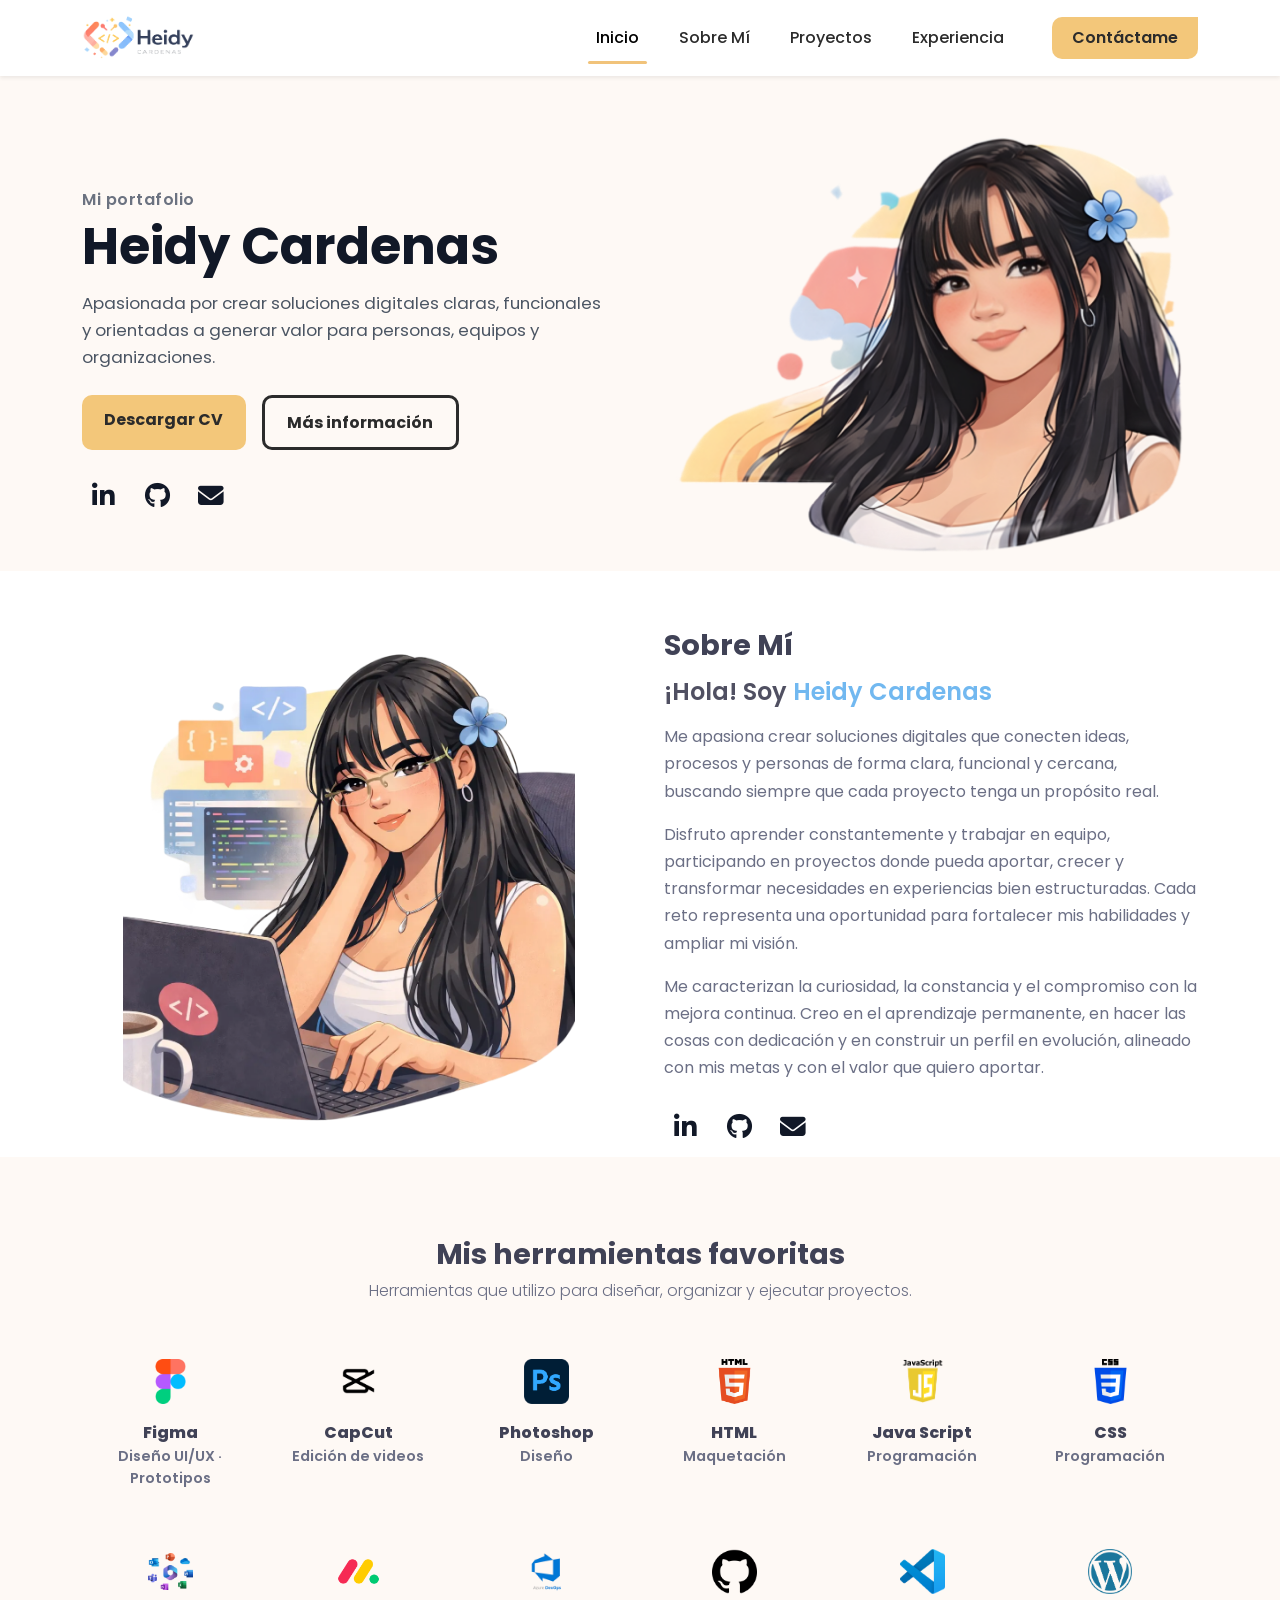
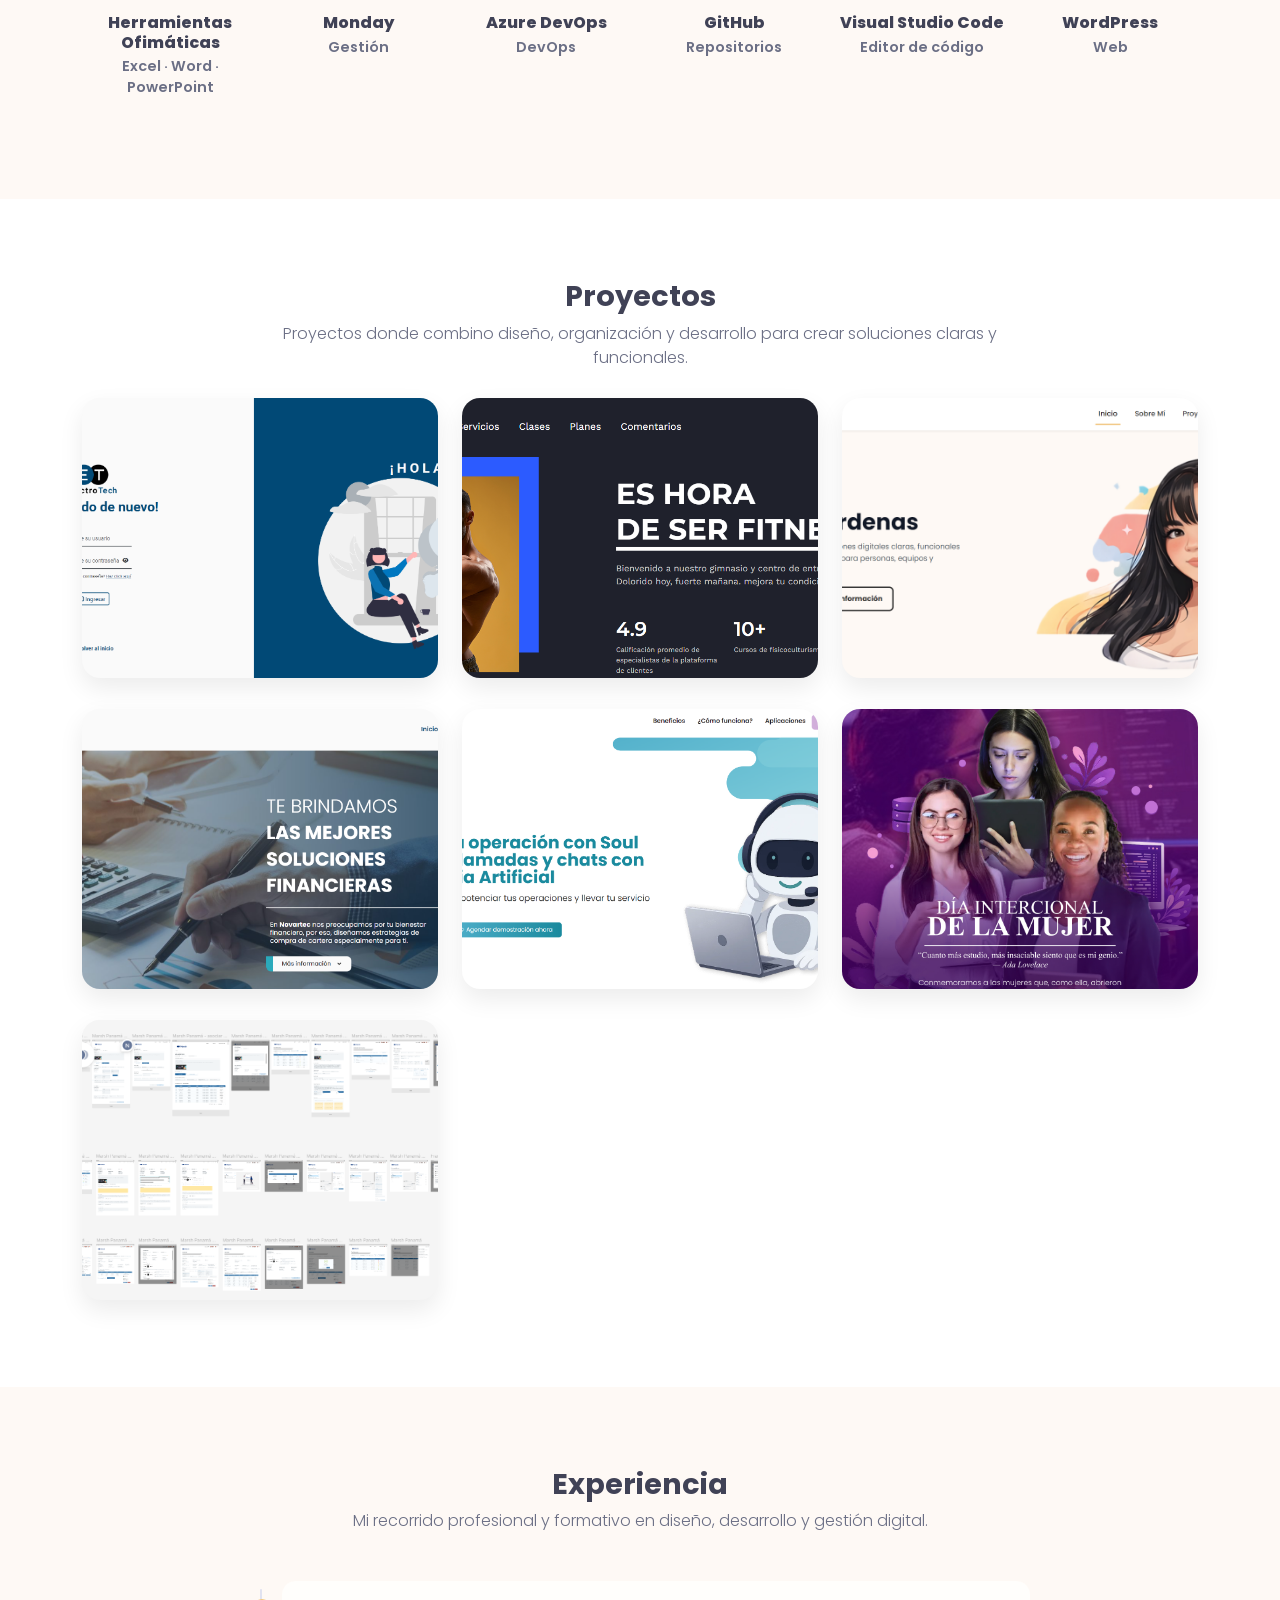
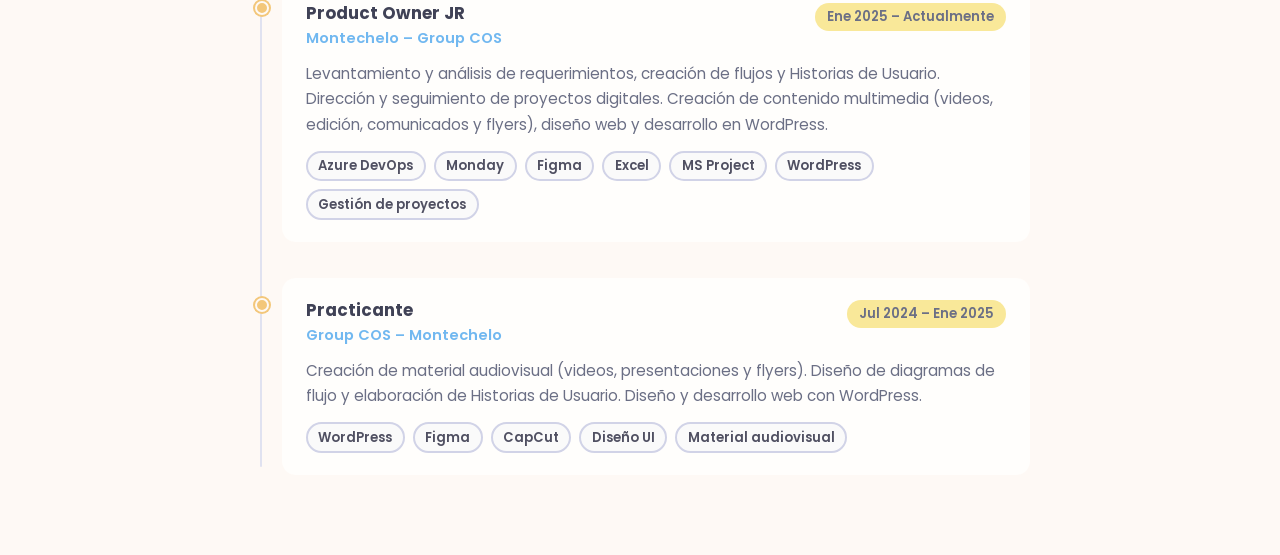
==== commit 14a5c8c1: "experienciaxd" ====
--- a/index.html
+++ b/index.html
@@ -58,6 +58,11 @@
               <li class="nav-item">
                 <a class="nav-link nav-link-heidy" href="#proyectos"
                   >Proyectos</a
+                >
+              </li>
+              <li class="nav-item">
+                <a class="nav-link nav-link-heidy" href="#experiencia"
+                  >Experiencia</a
                 >
               </li>
               <li class="nav-item ms-lg-3">
@@ -608,6 +613,76 @@
         </div>
       </section>
 
+      <section id="experiencia" class="exp-section">
+        <div class="container">
+          <div class="exp-head text-center">
+            <h2 class="section-title mb-2">Experiencia</h2>
+            <p class="exp-subtitle">
+              Mi recorrido profesional y formativo en diseño, desarrollo y gestión digital.
+            </p>
+          </div>
+
+          <div class="exp-timeline">
+
+            <!-- Item 1 -->
+            <article class="exp-item">
+              <div class="exp-dot"></div>
+              <div class="exp-card">
+                <div class="exp-header">
+                  <div>
+                    <h3 class="exp-role">Product Owner JR</h3>
+                    <p class="exp-company">Montechelo – Group COS</p>
+                  </div>
+                  <span class="exp-period">Ene 2025 – Actualmente</span>
+                </div>
+                <p class="exp-desc">
+                  Levantamiento y análisis de requerimientos, creación de flujos y
+                  Historias de Usuario. Dirección y seguimiento de proyectos digitales.
+                  Creación de contenido multimedia (videos, edición, comunicados y flyers),
+                  diseño web y desarrollo en WordPress.
+                </p>
+                <div class="exp-tags">
+                  <span class="exp-tag">Azure DevOps</span>
+                  <span class="exp-tag">Monday</span>
+                  <span class="exp-tag">Figma</span>
+                  <span class="exp-tag">Excel</span>
+                  <span class="exp-tag">MS Project</span>
+                  <span class="exp-tag">WordPress</span>
+                  <span class="exp-tag">Gestión de proyectos</span>
+                </div>
+              </div>
+            </article>
+
+            <!-- Item 2 -->
+            <article class="exp-item">
+              <div class="exp-dot"></div>
+              <div class="exp-card">
+                <div class="exp-header">
+                  <div>
+                    <h3 class="exp-role">Practicante</h3>
+                    <p class="exp-company">Group COS – Montechelo</p>
+                  </div>
+                  <span class="exp-period">Jul 2024 – Ene 2025</span>
+                </div>
+                <p class="exp-desc">
+                  Creación de material audiovisual (videos, presentaciones y flyers).
+                  Diseño de diagramas de flujo y elaboración de Historias de Usuario.
+                  Diseño y desarrollo web con WordPress.
+                </p>
+                <div class="exp-tags">
+                  <span class="exp-tag">WordPress</span>
+                  <span class="exp-tag">Figma</span>
+                  <span class="exp-tag">CapCut</span>
+                  <span class="exp-tag">Diseño UI</span>
+                  <span class="exp-tag">Material audiovisual</span>
+                </div>
+              </div>
+            </article>
+
+          </div>
+        </div>
+      </section>
+
       <!-- MODAL Projects -->
       <div
         class="modal fade"
--- a/css/style.css
+++ b/css/style.css
@@ -716,6 +716,130 @@
 }
 
 /* ================================
+  EXPERIENCIA
+================================ */
+.exp-section {
+  padding: 80px 0;
+  background: #FEF9F5;
+}
+
+.exp-subtitle {
+  color: #6B6F85;
+  max-width: 680px;
+  margin: 0 auto 48px;
+  font-weight: 300;
+}
+
+/* Línea de tiempo */
+.exp-timeline {
+  position: relative;
+  max-width: 780px;
+  margin: 0 auto;
+  padding-left: 32px;
+}
+
+.exp-timeline::before {
+  content: "";
+  position: absolute;
+  left: 10px;
+  top: 8px;
+  bottom: 8px;
+  width: 2px;
+  background: #E0E2F0;
+  border-radius: 999px;
+}
+
+/* Cada ítem */
+.exp-item {
+  position: relative;
+  margin-bottom: 36px;
+}
+
+.exp-item:last-child {
+  margin-bottom: 0;
+}
+
+/* Punto en la línea */
+.exp-dot {
+  position: absolute;
+  left: -27px;
+  top: 20px;
+  width: 14px;
+  height: 14px;
+  border-radius: 50%;
+  background: #f3c77a;
+  border: 2px solid #FEF9F5;
+  box-shadow: 0 0 0 2px #f3c77a;
+}
+
+/* Tarjeta */
+.exp-card {
+  border-radius: 14px;
+  padding: 22px 24px;
+  background: #fffefc;
+}
+
+/* Cabecera de la tarjeta */
+.exp-header {
+  display: flex;
+  align-items: flex-start;
+  justify-content: space-between;
+  gap: 12px;
+  margin-bottom: 12px;
+  flex-wrap: wrap;
+}
+
+.exp-role {
+  margin: 0 0 4px;
+  font-size: 1.05rem;
+  font-weight: 700;
+  color: #404256;
+}
+
+.exp-company {
+  margin: 0;
+  font-size: .92rem;
+  font-weight: 600;
+  color: #71B8F0;
+}
+
+.exp-period {
+  font-size: .82rem;
+  font-weight: 600;
+  color: #6B6F85;
+  background: #f9e899;
+  border-radius: 999px;
+  padding: .25rem .75rem;
+  white-space: nowrap;
+  align-self: flex-start;
+}
+
+/* Descripción */
+.exp-desc {
+  color: #6B6F85;
+  font-size: .95rem;
+  line-height: 1.65;
+  margin-bottom: 14px;
+}
+
+/* Tags */
+.exp-tags {
+  display: flex;
+  flex-wrap: wrap;
+  gap: 8px;
+}
+
+.exp-tag {
+  background: #fafafa;
+  border: 2px solid #D1D3E7;
+  color: #505062;
+  padding: .22rem .65rem;
+  border-radius: 999px;
+  font-size: .82rem;
+  font-weight: 600;
+}
+
+/* ================================
   RESPONSIVE - TOOLS GRID
 ================================ */
 
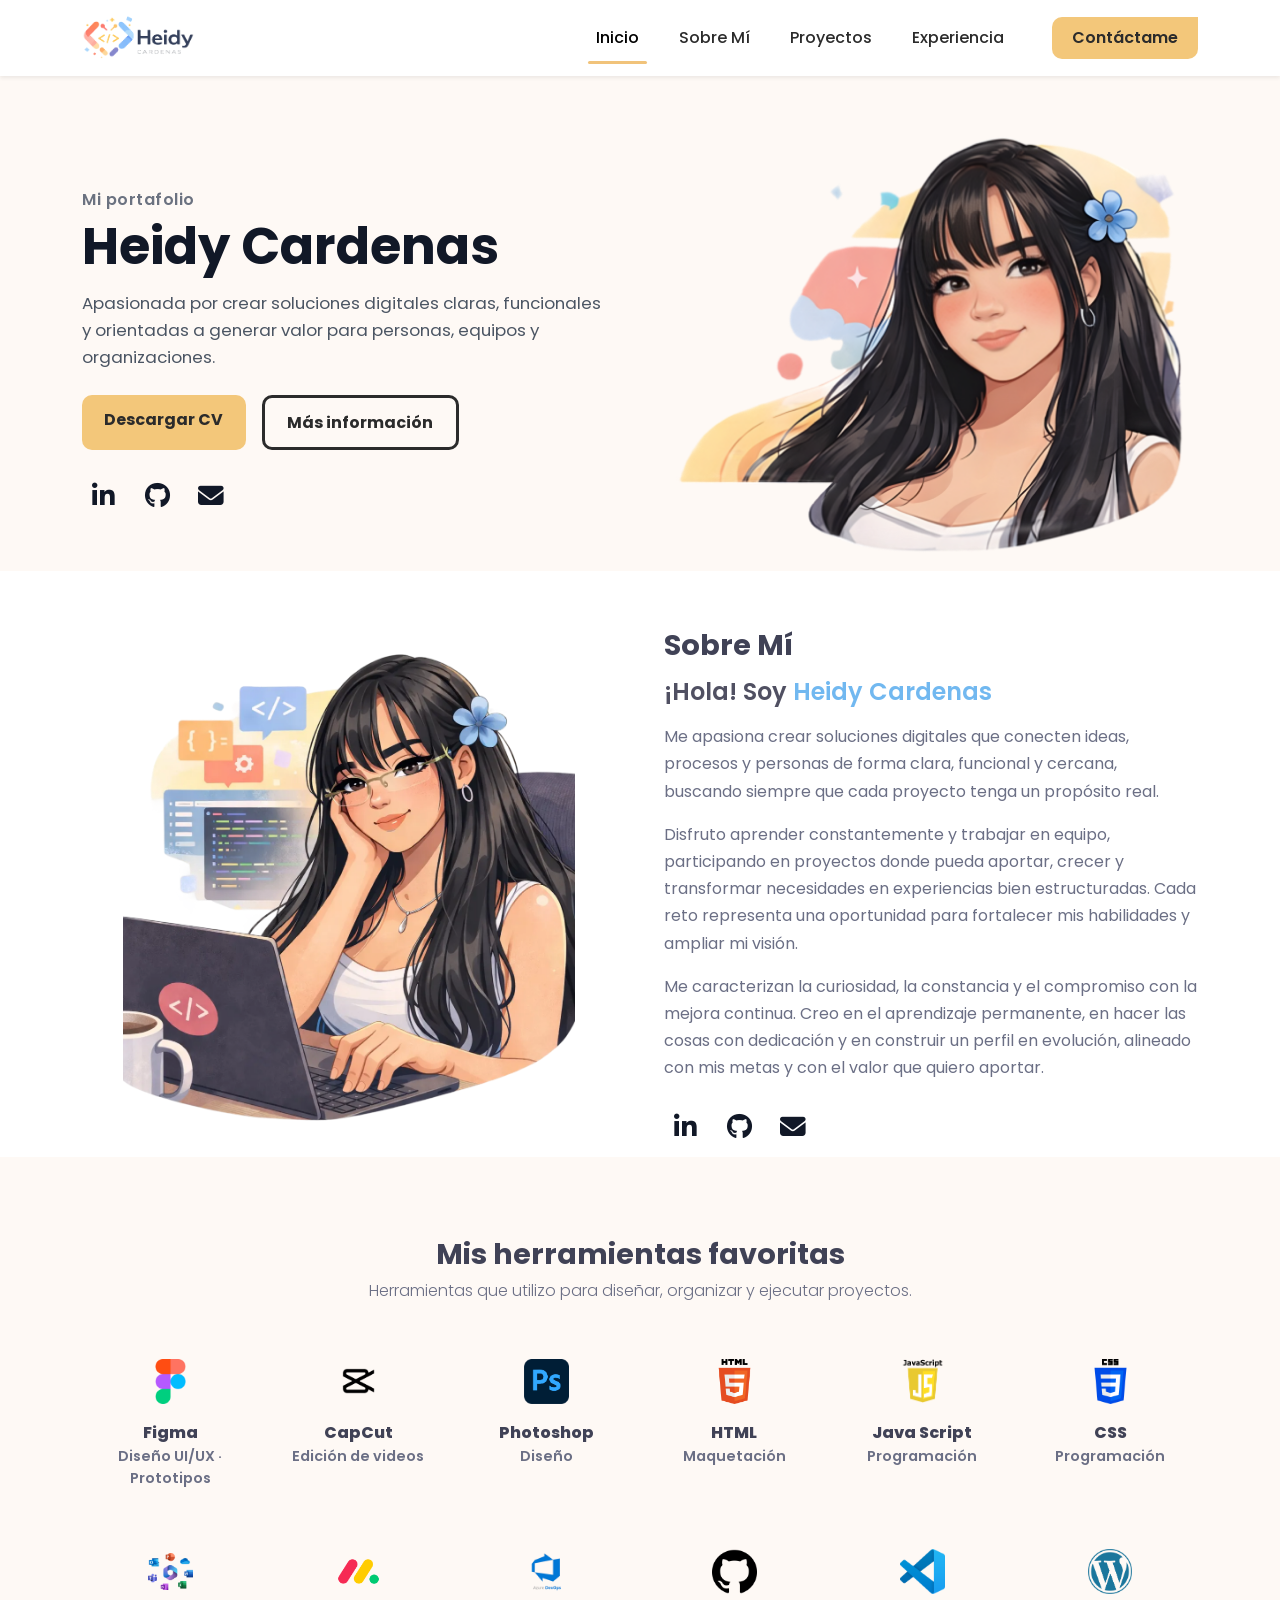
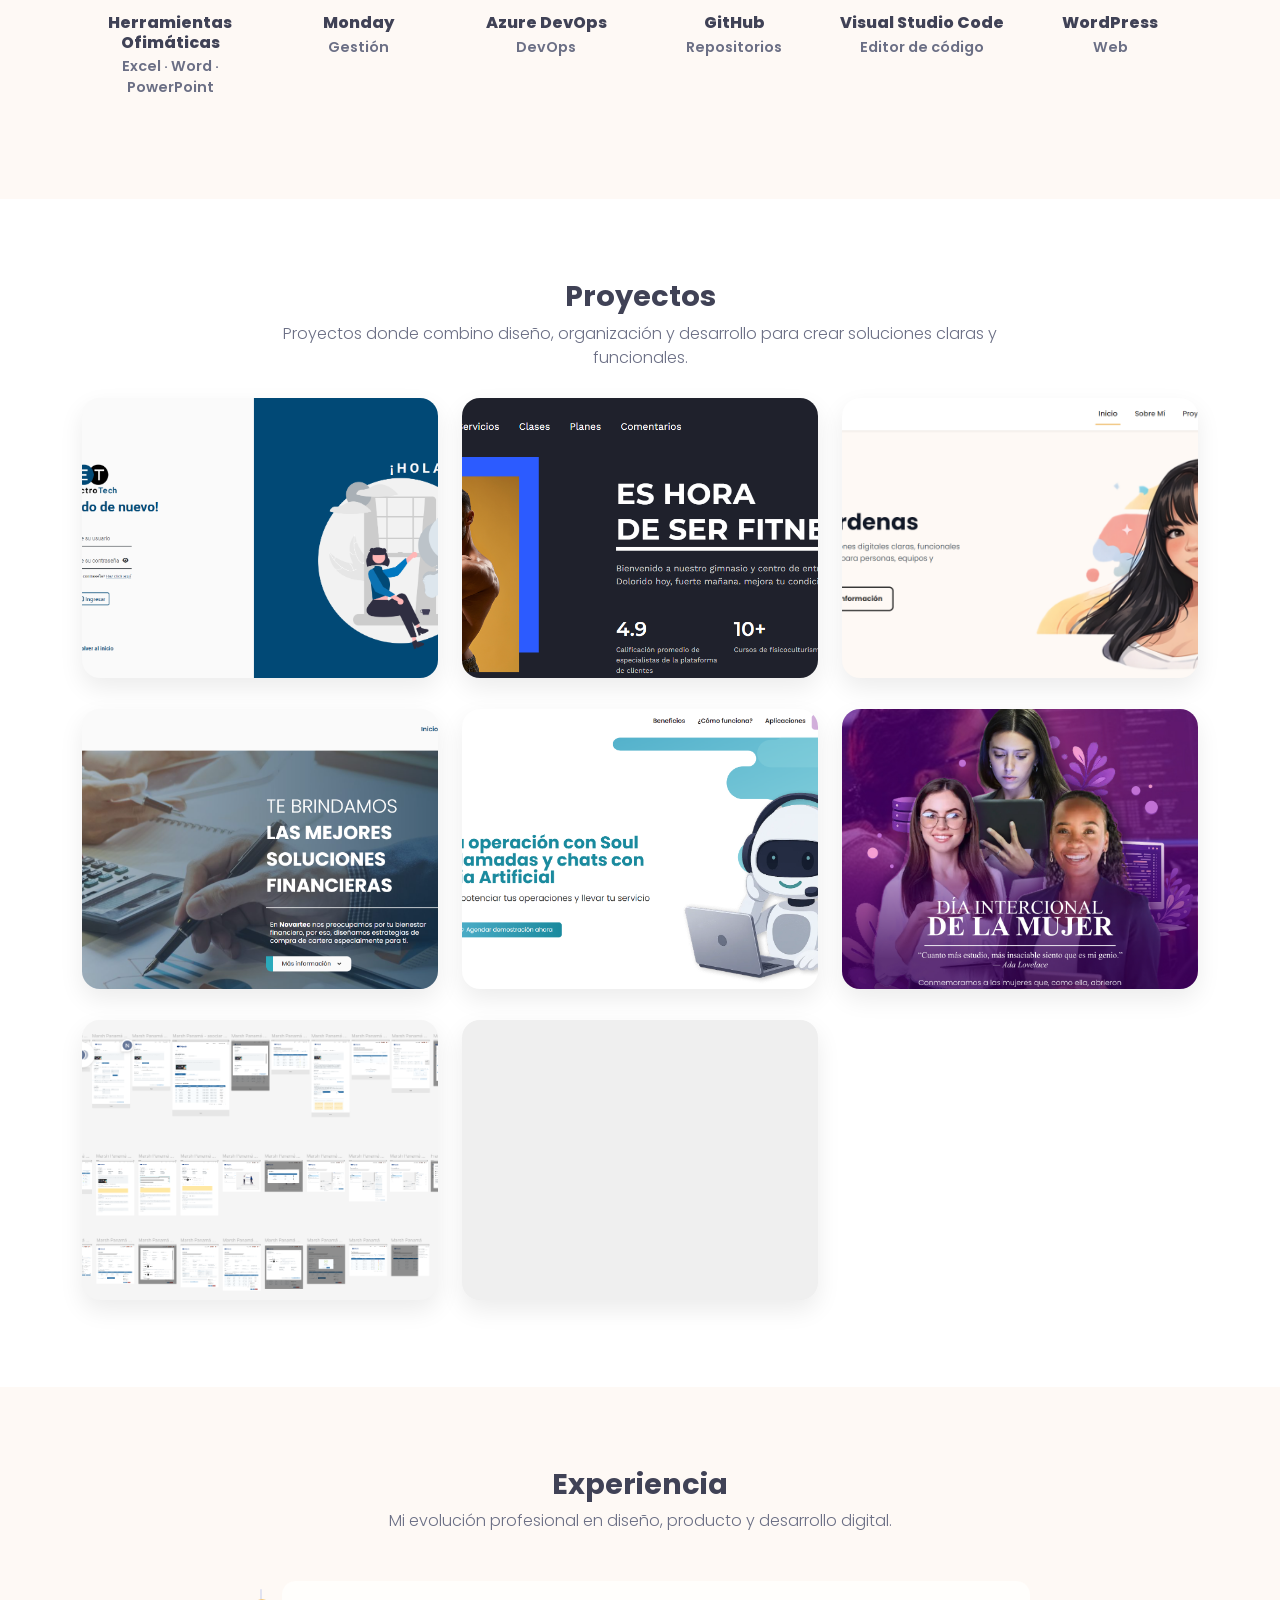
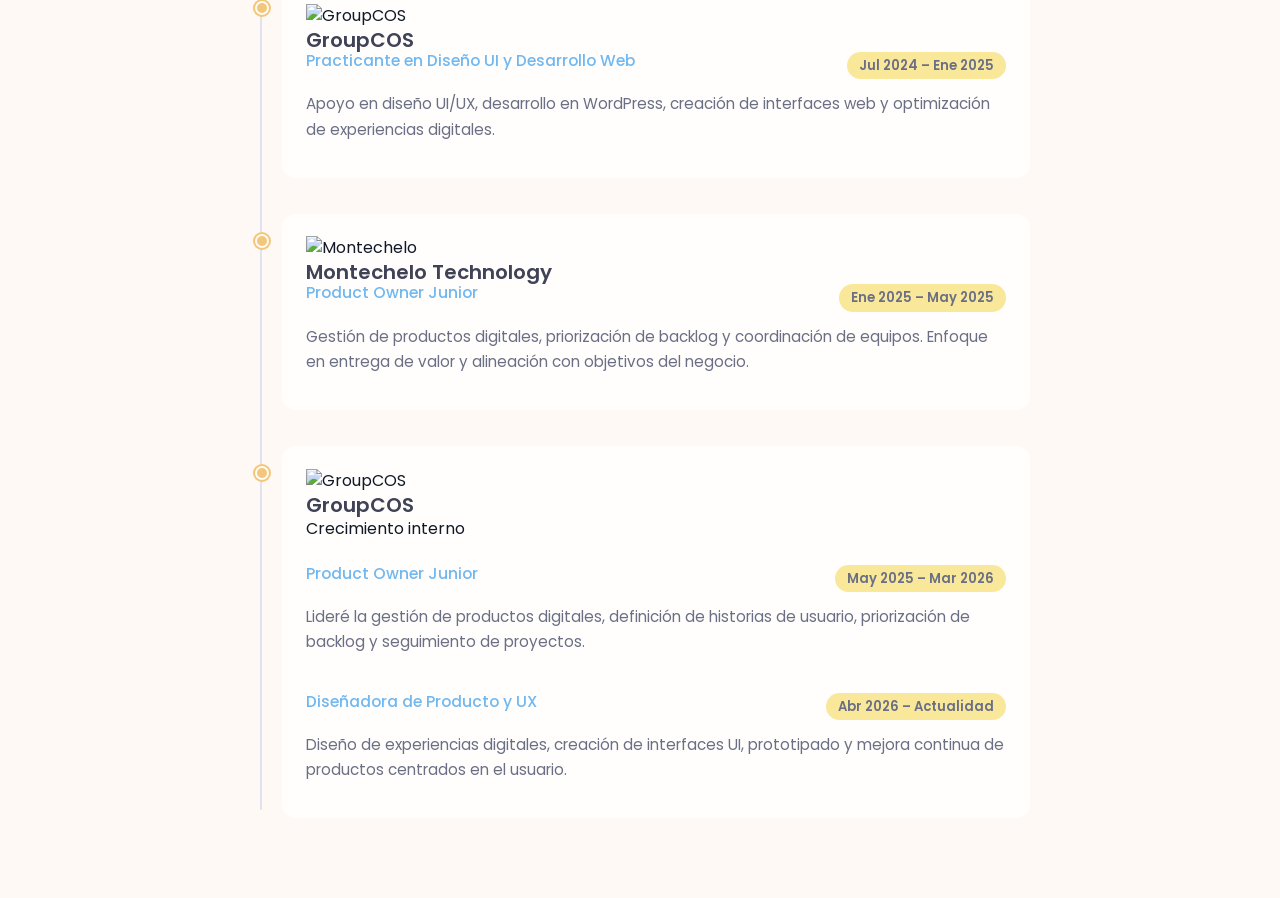
==== commit 1cad07c4: "Modificaciones, de estilo, y estructura, se realiza actulización de experecnia" ====
--- a/index.html
+++ b/index.html
@@ -92,7 +92,7 @@
               <div class="hero-cta d-flex flex-wrap gap-3">
                 <a
                   class="btn btn-hero-primary"
-                  href="docs/Hoja de vida _Heidy Cardenas.pdf"
+                  href="docs/CC1012331152_Hoja de vida _Heidy Cardenas.pdf"
                   download
                   >Descargar CV</a
                 >
@@ -514,7 +514,8 @@
                 data-title="SOUL - Landing page"
                 data-desc="Landing Page corporativa desarrollada para Group COS, orientada a la presentación estratégica de su aplicativo SOUL.Se diseñó y estructuró una landing page enfocada en comunicar de manera clara y persuasiva la propuesta de valor del aplicativo SOUL, plataforma integral orientada a la gestión de operaciones BPO, contact center y soluciones omnicanal."
                 data-tech="WordPress,Elementor,Figma"
-                data-images="img/projects/soul-1.png,img/projects/soul-2.png">
+                data-images="img/projects/soul-1.png,img/projects/soul-2.png"
+              >
                 <div class="project-overlay">
                   <div class="project-overlay-top">
                     <h3 class="project-overlay-title">SOUL - Landing page</h3>
@@ -609,6 +610,44 @@
                 </div>
               </button>
             </div>
+
+            <!-- Cuartuz -->
+            <div class="col-12 col-md-6 col-lg-4">
+              <button
+                type="button"
+                class="project-card2"
+                data-bs-toggle="modal"
+                data-bs-target="#projectModal"
+                data-title="Cuartuz - Landing page&e-comerce"
+                data-desc="https://cuartuz.com/ Landing Page y tienda online para Cuartuz, marca de tecnología. Diseño y desarrollo con WordPress y Elementor, enfocada en una experiencia de usuario atractiva y funcional para impulsar la presencia digital de la marca."
+                data-tech="Figma,Photoshop,hostiger,WordPress,Elementor"
+                data-images="img/projects/cuartuz-1.png,img/projects/cuartuz-2.png,img/projects/cuartuz-3.png,img/projects/cuartuz-4.png,img/projects/cuartuz-5.png,img/projects/cuartuz-6.png"
+              >
+                <div class="project-overlay">
+                  <div class="project-overlay-top">
+                    <h3 class="project-overlay-title">
+                      Cuartuz - Landing page&e-comerce
+                    </h3>
+                    <div class="project-overlay-count">
+                      <i class="fa-regular fa-images"></i>
+                      <span class="project-count">6</span>
+                    </div>
+                  </div>
+
+                  <div class="project-overlay-tags">
+                    <span class="project-pill">Figma</span>
+                    <span class="project-pill">Photoshop</span>
+                    <span class="project-pill">Diseño</span>
+                    <span class="project-pill">WordPress</span>
+                    <span class="project-pill">Elementor</span>
+                  </div>
+
+                  <div class="project-overlay-cta">
+                    Ver detalles <i class="fa-solid fa-arrow-right"></i>
+                  </div>
+                </div>
+              </button>
+            </div>
           </div>
         </div>
       </section>
@@ -618,67 +657,113 @@
           <div class="exp-head text-center">
             <h2 class="section-title mb-2">Experiencia</h2>
             <p class="exp-subtitle">
-              Mi recorrido profesional y formativo en diseño, desarrollo y gestión digital.
+              Mi evolución profesional en diseño, producto y desarrollo digital.
             </p>
           </div>
 
           <div class="exp-timeline">
-
-            <!-- Item 1 -->
+            <!-- ===== GROUP COS (PRÁCTICAS) ===== -->
             <article class="exp-item">
               <div class="exp-dot"></div>
               <div class="exp-card">
-                <div class="exp-header">
+                <div class="exp-company-header">
+                  <img
+                    src="img/logos/groupcos.png"
+                    class="exp-logo"
+                    alt="GroupCOS"
+                  />
                   <div>
-                    <h3 class="exp-role">Product Owner JR</h3>
-                    <p class="exp-company">Montechelo – Group COS</p>
-                  </div>
-                  <span class="exp-period">Ene 2025 – Actualmente</span>
-                </div>
-                <p class="exp-desc">
-                  Levantamiento y análisis de requerimientos, creación de flujos y
-                  Historias de Usuario. Dirección y seguimiento de proyectos digitales.
-                  Creación de contenido multimedia (videos, edición, comunicados y flyers),
-                  diseño web y desarrollo en WordPress.
-                </p>
-                <div class="exp-tags">
-                  <span class="exp-tag">Azure DevOps</span>
-                  <span class="exp-tag">Monday</span>
-                  <span class="exp-tag">Figma</span>
-                  <span class="exp-tag">Excel</span>
-                  <span class="exp-tag">MS Project</span>
-                  <span class="exp-tag">WordPress</span>
-                  <span class="exp-tag">Gestión de proyectos</span>
-                </div>
-              </div>
-            </article>
-
-            <!-- Item 2 -->
+                    <h3 class="exp-company-title">GroupCOS</h3>
+                  </div>
+                </div>
+
+                <div class="exp-role-block">
+                  <div class="exp-header">
+                    <h4 class="exp-role">
+                      Practicante en Diseño UI y Desarrollo Web
+                    </h4>
+                    <span class="exp-period">Jul 2024 – Ene 2025</span>
+                  </div>
+                  <p class="exp-desc">
+                    Apoyo en diseño UI/UX, desarrollo en WordPress, creación de
+                    interfaces web y optimización de experiencias digitales.
+                  </p>
+                </div>
+              </div>
+            </article>
+
+            <!-- ===== MONTECHELO ===== -->
             <article class="exp-item">
               <div class="exp-dot"></div>
               <div class="exp-card">
-                <div class="exp-header">
+                <div class="exp-company-header">
+                  <img
+                    src="img/logos/montechelo.png"
+                    class="exp-logo"
+                    alt="Montechelo"
+                  />
                   <div>
-                    <h3 class="exp-role">Practicante</h3>
-                    <p class="exp-company">Group COS – Montechelo</p>
-                  </div>
-                  <span class="exp-period">Jul 2024 – Ene 2025</span>
-                </div>
-                <p class="exp-desc">
-                  Creación de material audiovisual (videos, presentaciones y flyers).
-                  Diseño de diagramas de flujo y elaboración de Historias de Usuario.
-                  Diseño y desarrollo web con WordPress.
-                </p>
-                <div class="exp-tags">
-                  <span class="exp-tag">WordPress</span>
-                  <span class="exp-tag">Figma</span>
-                  <span class="exp-tag">CapCut</span>
-                  <span class="exp-tag">Diseño UI</span>
-                  <span class="exp-tag">Material audiovisual</span>
-                </div>
-              </div>
-            </article>
-
+                    <h3 class="exp-company-title">Montechelo Technology</h3>
+                  </div>
+                </div>
+
+                <div class="exp-role-block">
+                  <div class="exp-header">
+                    <h4 class="exp-role">Product Owner Junior</h4>
+                    <span class="exp-period">Ene 2025 – May 2025</span>
+                  </div>
+                  <p class="exp-desc">
+                    Gestión de productos digitales, priorización de backlog y
+                    coordinación de equipos. Enfoque en entrega de valor y
+                    alineación con objetivos del negocio.
+                  </p>
+                </div>
+              </div>
+            </article>
+
+            <!-- ===== GROUP COS (CRECIMIENTO) ===== -->
+            <article class="exp-item">
+              <div class="exp-dot"></div>
+              <div class="exp-card">
+                <div class="exp-company-header">
+                  <img
+                    src="img/logos/groupcos.png"
+                    class="exp-logo"
+                    alt="GroupCOS"
+                  />
+                  <div>
+                    <h3 class="exp-company-title">GroupCOS</h3>
+                    <span class="exp-time">Crecimiento interno</span><br><br>
+                  </div>
+                </div>
+                
+                <!-- PO Junior -->
+                <div class="exp-role-block">
+                  <div class="exp-header">
+                    <h4 class="exp-role">Product Owner Junior</h4>
+                    <span class="exp-period">May 2025 – Mar 2026</span>
+                  </div>
+                  <p class="exp-desc">
+                    Lideré la gestión de productos digitales, definición de
+                    historias de usuario, priorización de backlog y seguimiento
+                    de proyectos.
+                  </p>
+                </div>
+                <br>
+                <!-- Diseñadora actual -->
+                <div class="exp-role-block">
+                  <div class="exp-header">
+                    <h4 class="exp-role">Diseñadora de Producto y UX</h4>
+                    <span class="exp-period">Abr 2026 – Actualidad</span>
+                  </div>
+                  <p class="exp-desc">
+                    Diseño de experiencias digitales, creación de interfaces UI,
+                    prototipado y mejora continua de productos centrados en el
+                    usuario.
+                  </p>
+                </div>
+              </div>
+            </article>
           </div>
         </div>
       </section>
@@ -750,7 +835,6 @@
           </div>
         </div>
       </div>
-      
     </main>
     <footer>
       <script
--- a/css/style.css
+++ b/css/style.css
@@ -791,16 +791,16 @@
 
 .exp-role {
   margin: 0 0 4px;
-  font-size: 1.05rem;
-  font-weight: 700;
+  font-size: 0.98rem;
+  font-weight: 500;
+  color: #71B8F0;
+}
+
+.exp-company-title{
+  margin: 0;
+  font-size: 1.25rem;
+  font-weight: 600;
   color: #404256;
-}
-
-.exp-company {
-  margin: 0;
-  font-size: .92rem;
-  font-weight: 600;
-  color: #71B8F0;
 }
 
 .exp-period {
@@ -837,6 +837,10 @@
   border-radius: 999px;
   font-size: .82rem;
   font-weight: 600;
+}
+.exp-logo {
+  width: 35px;
+  transition: all 0.2s ease;
 }
 
 /* ================================
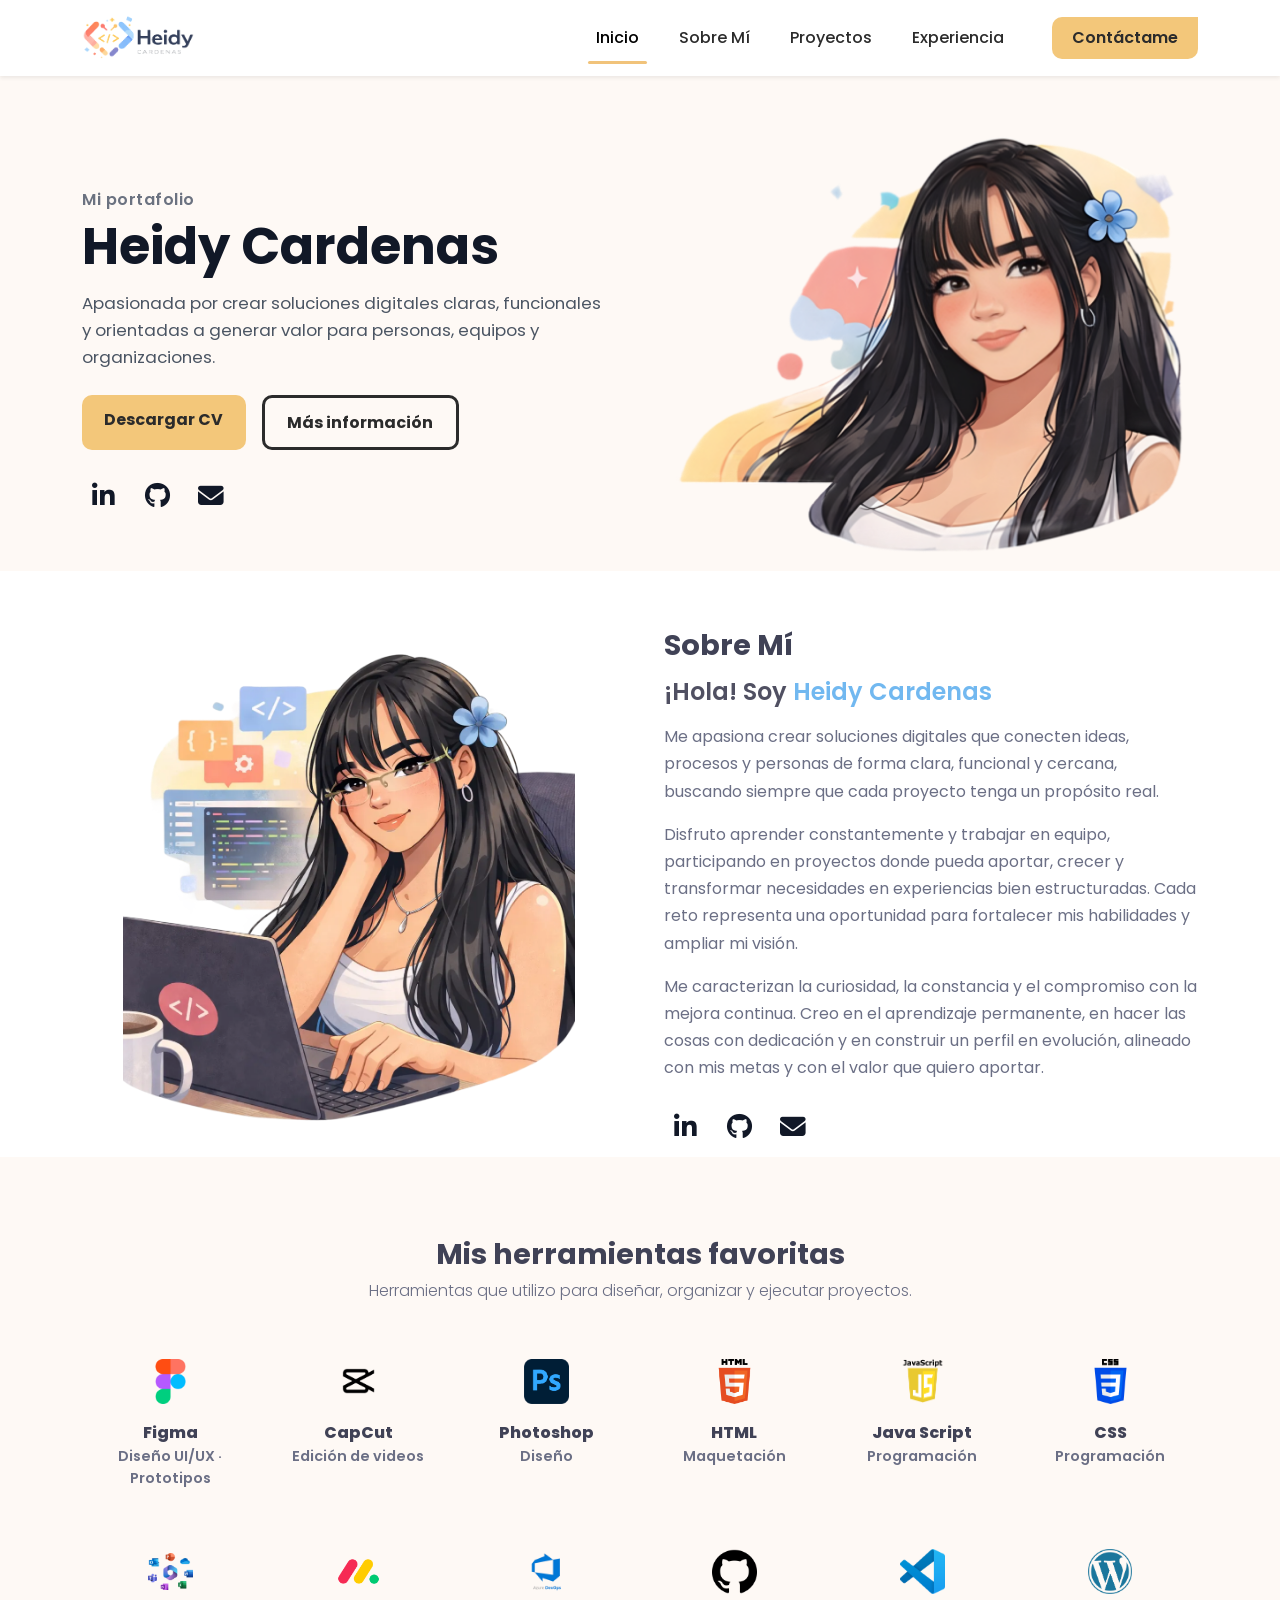
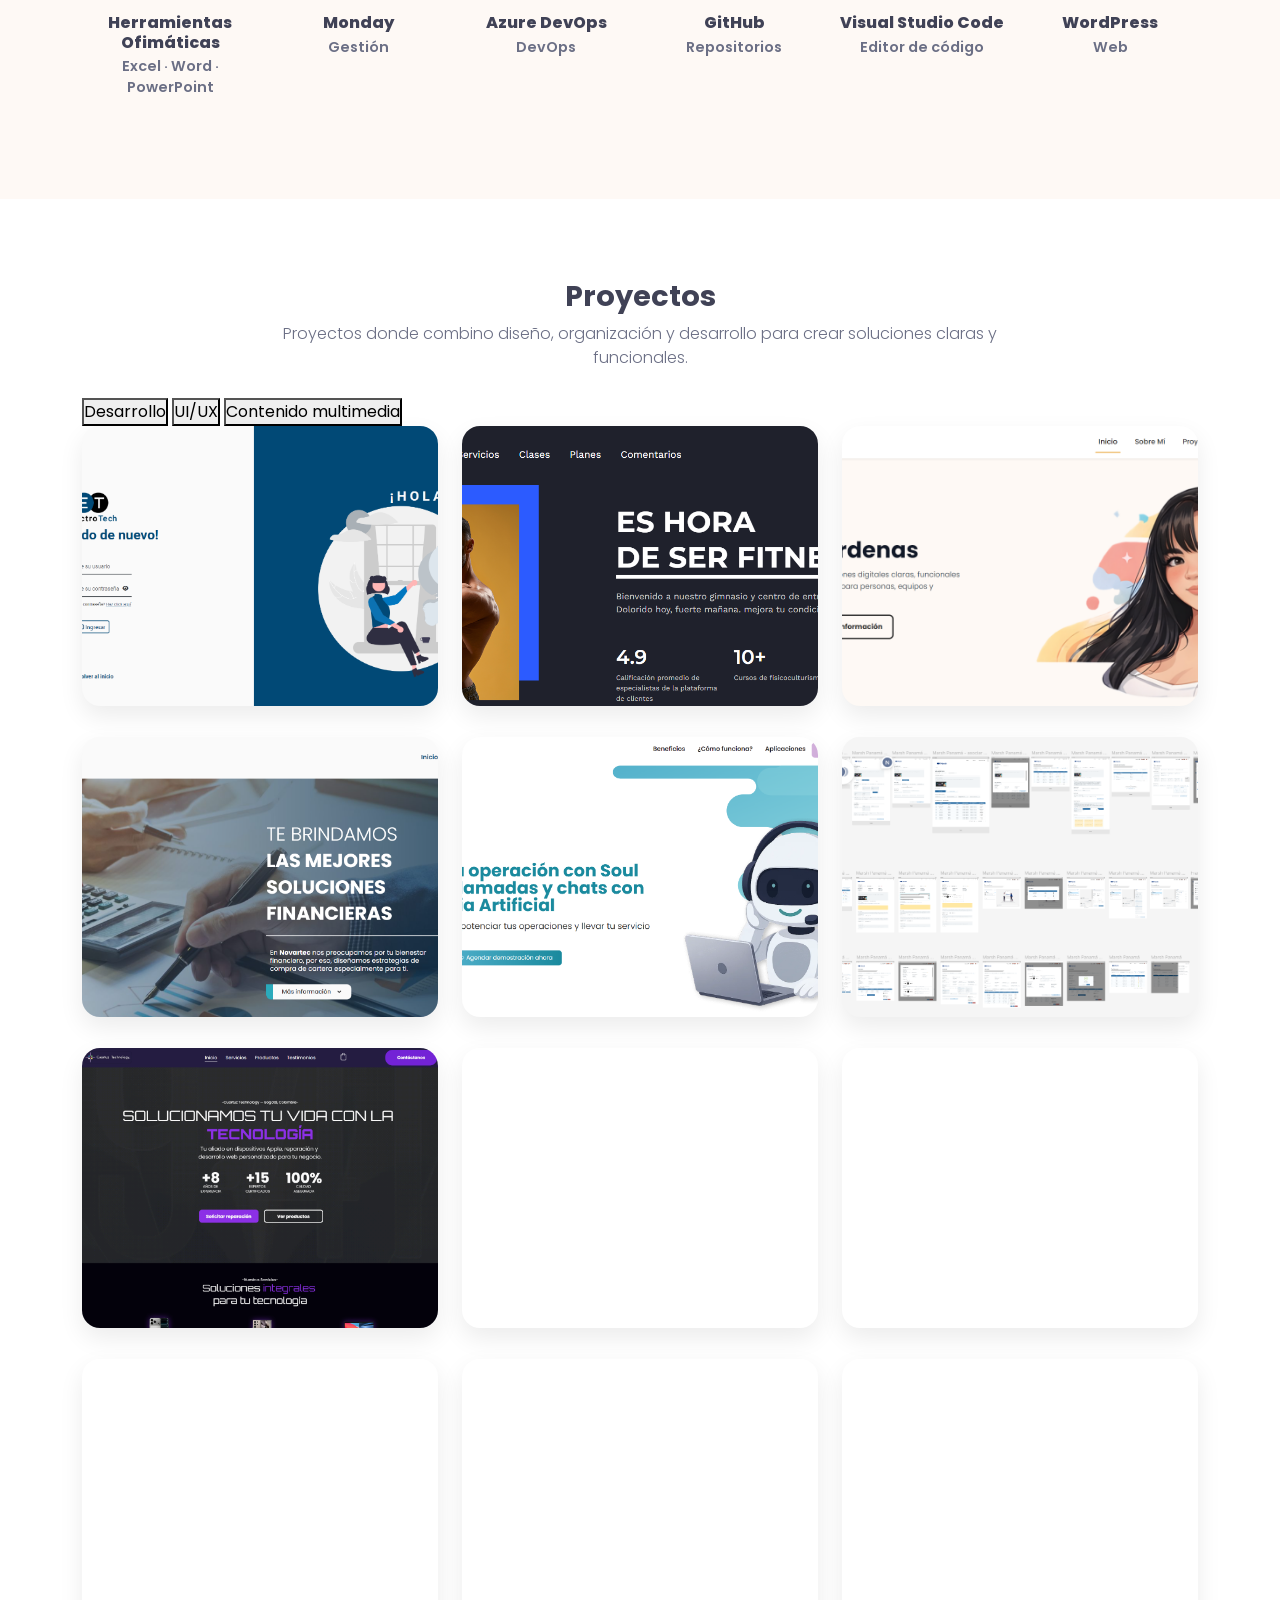
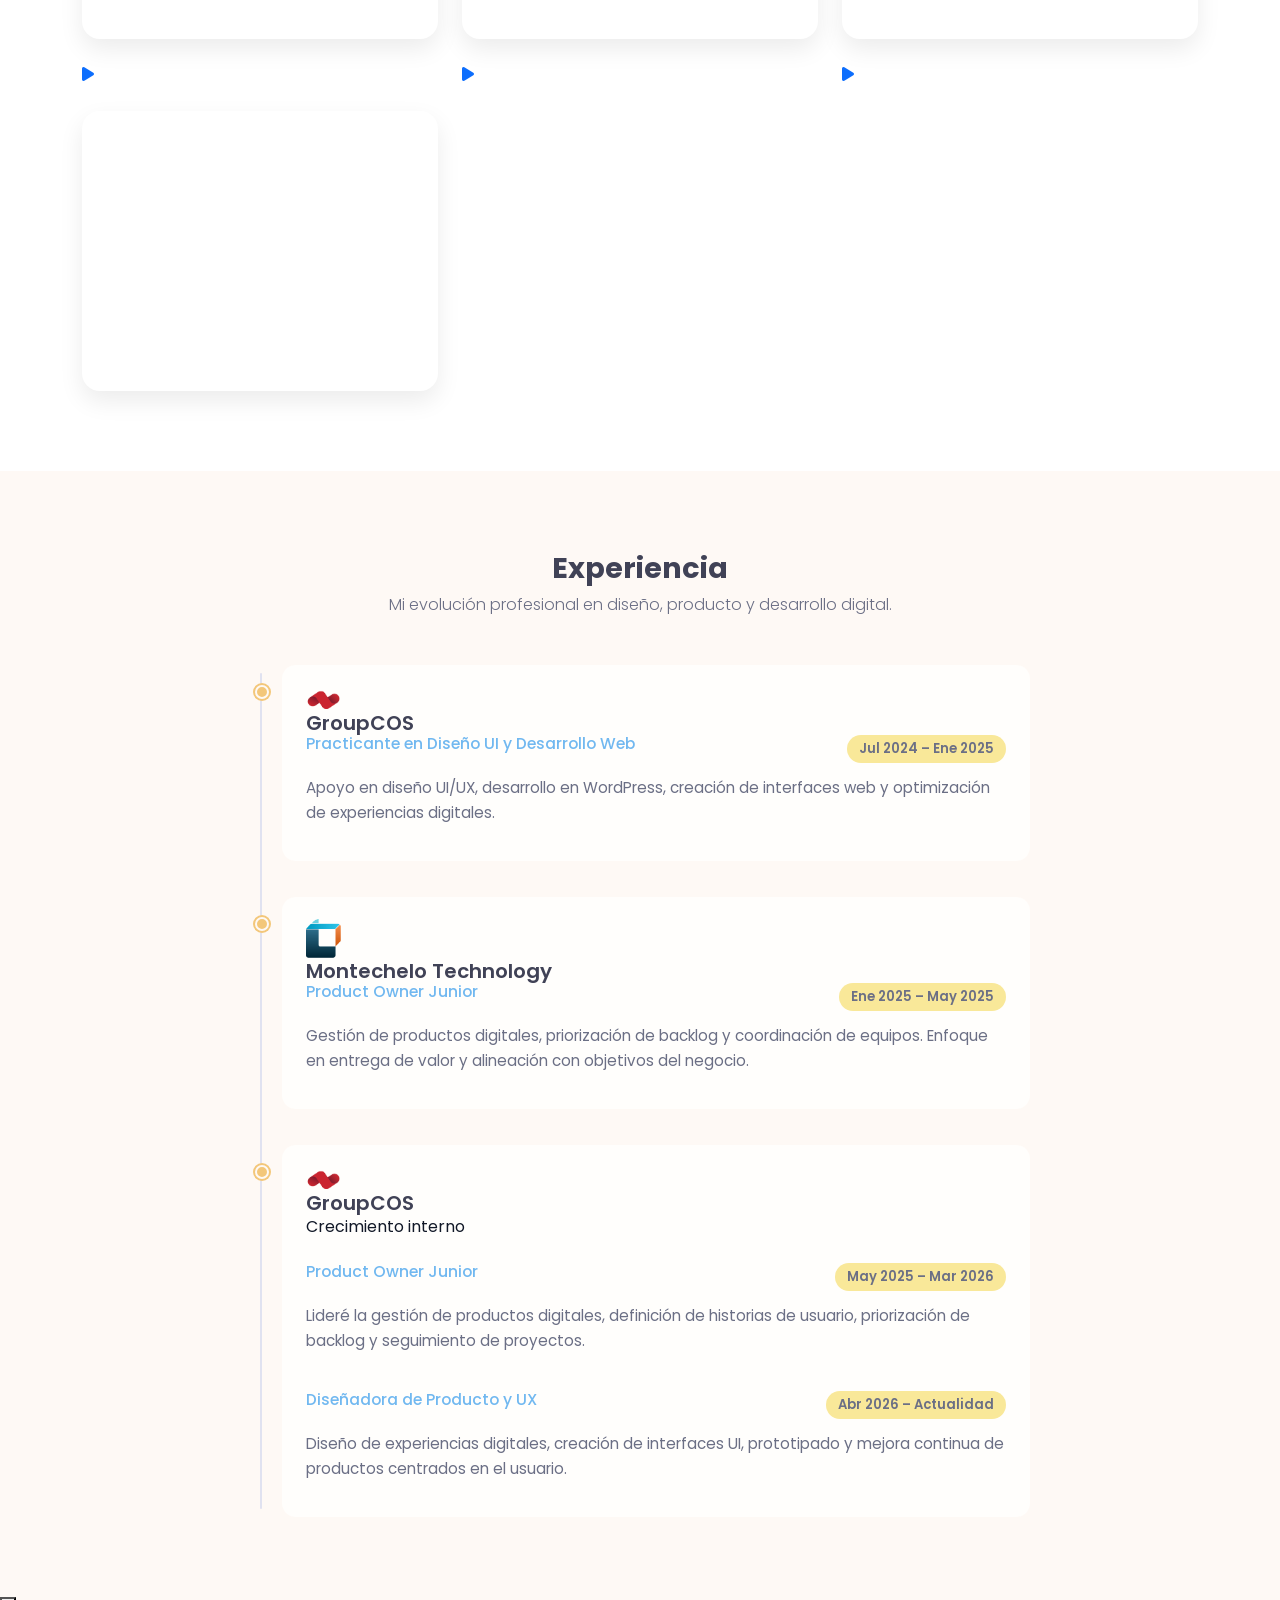
==== commit 56a5046f: "nueva estructura  de sección proyectos" ====
--- a/index.html
+++ b/index.html
@@ -92,7 +92,7 @@
               <div class="hero-cta d-flex flex-wrap gap-3">
                 <a
                   class="btn btn-hero-primary"
-                  href="docs/CC1012331152_Hoja de vida _Heidy Cardenas.pdf"
+                  href="docs/EnglishCV__Heidy Cardenas (1).pdf"
                   download
                   >Descargar CV</a
                 >
@@ -365,9 +365,15 @@
             </p>
           </div>
 
+          <div class="projects-filter" role="tablist" aria-label="Filtrar proyectos por categoría">
+            <button type="button" class="filter-btn active" data-filter="desarrollo">Desarrollo</button>
+            <button type="button" class="filter-btn" data-filter="uiux">UI/UX</button>
+            <button type="button" class="filter-btn" data-filter="multimedia">Contenido multimedia</button>
+          </div>
+
           <div class="row g-4">
             <!-- Electrotech-->
-            <div class="col-12 col-md-6 col-lg-4">
+            <div class="col-12 col-md-6 col-lg-4" data-category="desarrollo">
               <button
                 type="button"
                 class="project-card2"
@@ -402,7 +408,7 @@
             </div>
 
             <!-- Gym card -->
-            <div class="col-12 col-md-6 col-lg-4">
+            <div class="col-12 col-md-6 col-lg-4" data-category="desarrollo">
               <button
                 type="button"
                 class="project-card2"
@@ -436,7 +442,7 @@
             </div>
 
             <!-- Portafolio card-->
-            <div class="col-12 col-md-6 col-lg-4">
+            <div class="col-12 col-md-6 col-lg-4" data-category="desarrollo">
               <button
                 type="button"
                 class="project-card2"
@@ -471,7 +477,7 @@
             </div>
 
             <!-- Novartec card-->
-            <div class="col-12 col-md-6 col-lg-4">
+            <div class="col-12 col-md-6 col-lg-4" data-category="desarrollo">
               <button
                 type="button"
                 class="project-card2"
@@ -505,7 +511,7 @@
             </div>
 
             <!-- soul card -->
-            <div class="col-12 col-md-6 col-lg-4">
+            <div class="col-12 col-md-6 col-lg-4" data-category="desarrollo">
               <button
                 type="button"
                 class="project-card2"
@@ -537,45 +543,9 @@
                 </div>
               </button>
             </div>
-
-            <!-- Piezas-->
-            <div class="col-12 col-md-6 col-lg-4">
-              <button
-                type="button"
-                class="project-card2"
-                data-bs-toggle="modal"
-                data-bs-target="#projectModal"
-                data-title="Creación de piezas"
-                data-desc="Piezas gráficas para comunicación digital, presentaciones y contenido visual."
-                data-tech="Figma,Photoshop"
-                data-images="img/projects/piezas-1.jpg,img/projects/piezas-2.jpg,img/projects/piezas-3.jpg,img/projects/piezas-4.jpg, img/projects/piezas-5.jpg"
-              >
-                <div class="project-overlay">
-                  <div class="project-overlay-top">
-                    <h3 class="project-overlay-title">
-                      Creación de contenido multimedia
-                    </h3>
-                    <div class="project-overlay-count">
-                      <i class="fa-regular fa-images"></i>
-                      <span class="project-count">3</span>
-                    </div>
-                  </div>
-
-                  <div class="project-overlay-tags">
-                    <span class="project-pill">Figma</span>
-                    <span class="project-pill">Photoshop</span>
-                    <span class="project-pill">Diseño</span>
-                  </div>
-
-                  <div class="project-overlay-cta">
-                    Ver detalles <i class="fa-solid fa-arrow-right"></i>
-                  </div>
-                </div>
-              </button>
-            </div>
-
+            
             <!-- mockups -->
-            <div class="col-12 col-md-6 col-lg-4">
+            <div class="col-12 col-md-6 col-lg-4" data-category="uiux">
               <button
                 type="button"
                 class="project-card2"
@@ -612,7 +582,7 @@
             </div>
 
             <!-- Cuartuz -->
-            <div class="col-12 col-md-6 col-lg-4">
+            <div class="col-12 col-md-6 col-lg-4" data-category="desarrollo">
               <button
                 type="button"
                 class="project-card2"
@@ -648,6 +618,171 @@
                 </div>
               </button>
             </div>
+
+            <!-- Flyers (galería suelta dentro de Contenido multimedia, sin modal) -->
+            <div class="col-12 col-md-6 col-lg-4" data-category="multimedia">
+              <div class="project-card2 project-photo-card" data-cover="img/projects/piezas-1.jpg">
+                <div class="project-overlay">
+                  <div class="project-overlay-tags">
+                    <span class="project-pill">Figma</span>
+                    <span class="project-pill">Photoshop</span>
+                    <span class="project-pill">Diseño</span>
+                  </div>
+                </div>
+              </div>
+            </div>
+
+            <div class="col-12 col-md-6 col-lg-4" data-category="multimedia">
+              <div class="project-card2 project-photo-card" data-cover="img/projects/piezas-2.jpg">
+                <div class="project-overlay">
+                  <div class="project-overlay-tags">
+                    <span class="project-pill">Figma</span>
+                    <span class="project-pill">Photoshop</span>
+                    <span class="project-pill">Diseño</span>
+                  </div>
+                </div>
+              </div>
+            </div>
+
+            <div class="col-12 col-md-6 col-lg-4" data-category="multimedia">
+              <div class="project-card2 project-photo-card" data-cover="img/projects/piezas-3.jpg">
+                <div class="project-overlay">
+                  <div class="project-overlay-tags">
+                    <span class="project-pill">Figma</span>
+                    <span class="project-pill">Photoshop</span>
+                    <span class="project-pill">Diseño</span>
+                  </div>
+                </div>
+              </div>
+            </div>
+
+            <div class="col-12 col-md-6 col-lg-4" data-category="multimedia">
+              <div class="project-card2 project-photo-card" data-cover="img/projects/piezas-4.jpg">
+                <div class="project-overlay">
+                  <div class="project-overlay-tags">
+                    <span class="project-pill">Figma</span>
+                    <span class="project-pill">Photoshop</span>
+                    <span class="project-pill">Diseño</span>
+                  </div>
+                </div>
+              </div>
+            </div>
+
+            <div class="col-12 col-md-6 col-lg-4" data-category="multimedia">
+              <div class="project-card2 project-photo-card" data-cover="img/projects/piezas-5.jpg">
+                <div class="project-overlay">
+                  <div class="project-overlay-tags">
+                    <span class="project-pill">Figma</span>
+                    <span class="project-pill">Photoshop</span>
+                    <span class="project-pill">Diseño</span>
+                  </div>
+                </div>
+              </div>
+            </div>
+
+
+            <div class="col-12 col-md-6 col-lg-4" data-category="multimedia">
+              <a
+                href="https://www.tiktok.com/@whoisheidy_/video/7647748563568545044?is_from_webapp=1&sender_device=pc&web_id=7574126277527946763"
+                target="_blank"
+                rel="noopener"
+                class="project-card2 project-video-card"
+                data-title="Colaboración con @hubb_coll"
+                data-cover="img/projects/video-1.avif"
+              >
+                <div class="project-video-play"><i class="fa-solid fa-play"></i></div>
+                <div class="project-overlay">
+                  <div class="project-overlay-top">
+                    <h3 class="project-overlay-title">Colaboración con @hubb_coll</h3>
+                    <div class="project-overlay-count">
+                      <i class="fa-brands fa-tiktok"></i>
+                    </div>
+                  </div>
+
+                  <div class="project-overlay-tags">
+                    <span class="project-pill">Tik Tok</span>
+                    <span class="project-pill">Cap Cut</span>
+                  </div>
+
+                  <div class="project-overlay-cta">
+                    Ver video <i class="fa-solid fa-arrow-right"></i>
+                  </div>
+                </div>
+              </a>
+            </div>
+
+            <div class="col-12 col-md-6 col-lg-4" data-category="multimedia">
+              <a
+                href="https://www.tiktok.com/@whoisheidy_/photo/7616207962419350805?is_from_webapp=1&sender_device=pc&web_id=7574126277527946763"
+                target="_blank"
+                rel="noopener"
+                class="project-card2 project-video-card"
+                data-title="Promoción de Producto - Lenovo"
+                data-cover="img/projects/video-2.jpeg"
+              >
+                <div class="project-video-play"><i class="fa-solid fa-play"></i></div>
+                <div class="project-overlay">
+                  <div class="project-overlay-top">
+                    <h3 class="project-overlay-title">Promoción de Producto - Lenovo</h3>
+                    <div class="project-overlay-count">
+                      <i class="fa-brands fa-tiktok"></i>
+                    </div>
+                  </div>
+
+                  <div class="project-overlay-tags">
+                    <span class="project-pill">TikTok</span>
+                    <span class="project-pill">Carrusel</span>
+                    </span>
+                  </div>
+
+                  <div class="project-overlay-cta">
+                    Ver video <i class="fa-solid fa-arrow-right"></i>
+                  </div>
+                </div>
+              </a>
+            </div>
+
+            <div class="col-12 col-md-6 col-lg-4" data-category="multimedia">
+              <a
+                href="https://www.instagram.com/reel/DZJWm48OJiu/?utm_source=ig_web_copy_link&stkn=MzRlODBiNWFlZA=="
+                target="_blank"
+                rel="noopener"
+                class="project-card2 project-video-card"
+                data-title="Skin Routine - @TrendybyCamilaUrrego"
+                data-cover="img/projects/video-3.png"
+              >
+                <div class="project-video-play"><i class="fa-solid fa-play"></i></div>
+                <div class="project-overlay">
+                  <div class="project-overlay-top">
+                    <h3 class="project-overlay-title">Skin Routine - @TrendybyCamilaUrrego</h3>
+                    <div class="project-overlay-count">
+                      <i class="fa-brands fa-instagram"></i>
+                    </div>
+                  </div>
+
+                  <div class="project-overlay-tags">
+                    <span class="project-pill">Reels</span>
+                    <span class="project-pill">Cap Cut</span>
+                  </div>
+
+                  <div class="project-overlay-cta">
+                    Ver video <i class="fa-solid fa-arrow-right"></i>
+                  </div>
+                </div>
+              </a>
+            </div>
+
+            <div class="col-12 col-md-6 col-lg-4" data-category="multimedia">
+              <div class="project-card2 project-photo-card" data-cover="img/projects/piezas-6.jpeg">
+                <div class="project-overlay">
+                  <div class="project-overlay-tags">
+                    <span class="project-pill">Photoshop</span>
+                    <span class="project-pill">Diseño</span>
+                  </div>
+                </div>
+              </div>
+            </div>
+
           </div>
         </div>
       </section>
@@ -767,6 +902,14 @@
           </div>
         </div>
       </section>
+
+      <!-- Lightbox de fotos (galería suelta en Contenido multimedia) -->
+      <div class="photo-lightbox" id="photoLightbox">
+        <button type="button" class="photo-lightbox-close" id="photoLightboxClose" aria-label="Cerrar">
+          <i class="fa-solid fa-xmark"></i>
+        </button>
+        <img src="" alt="" class="photo-lightbox-img" id="photoLightboxImg" />
+      </div>
 
       <!-- MODAL Projects -->
       <div
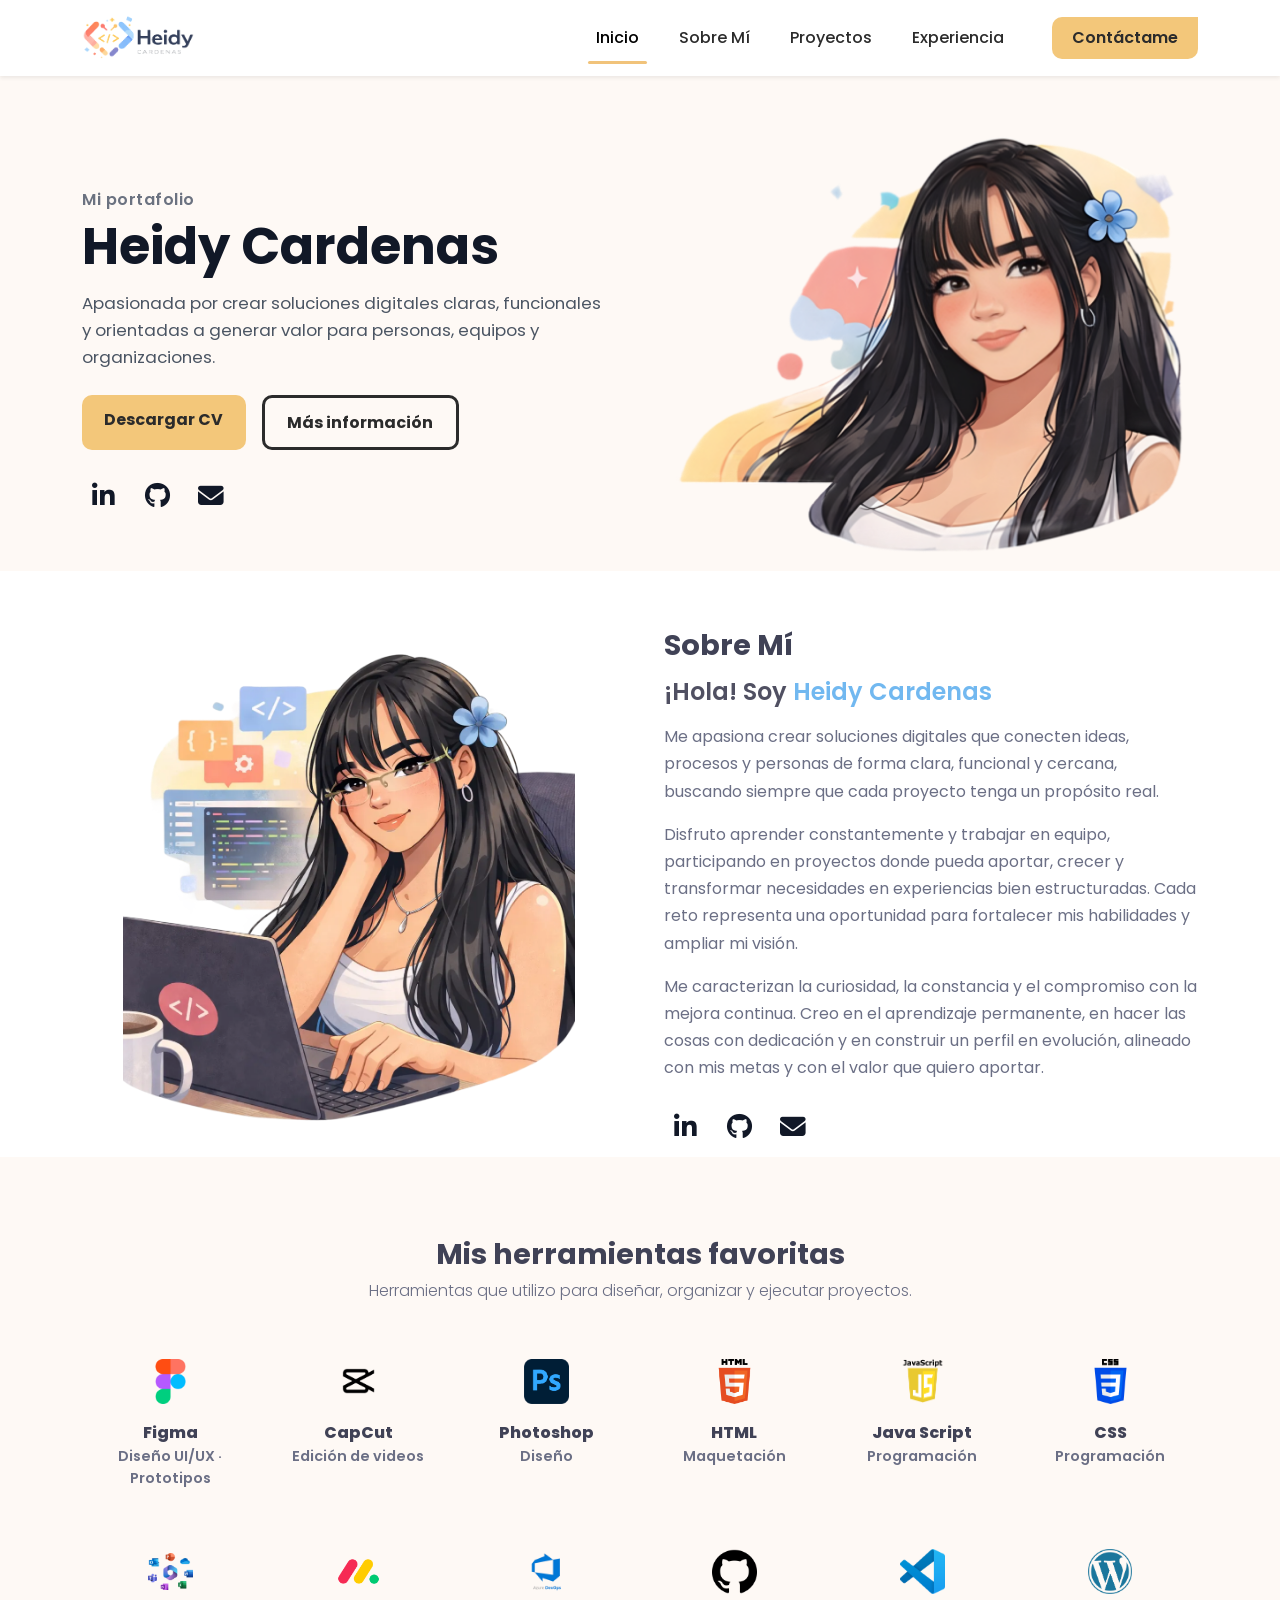
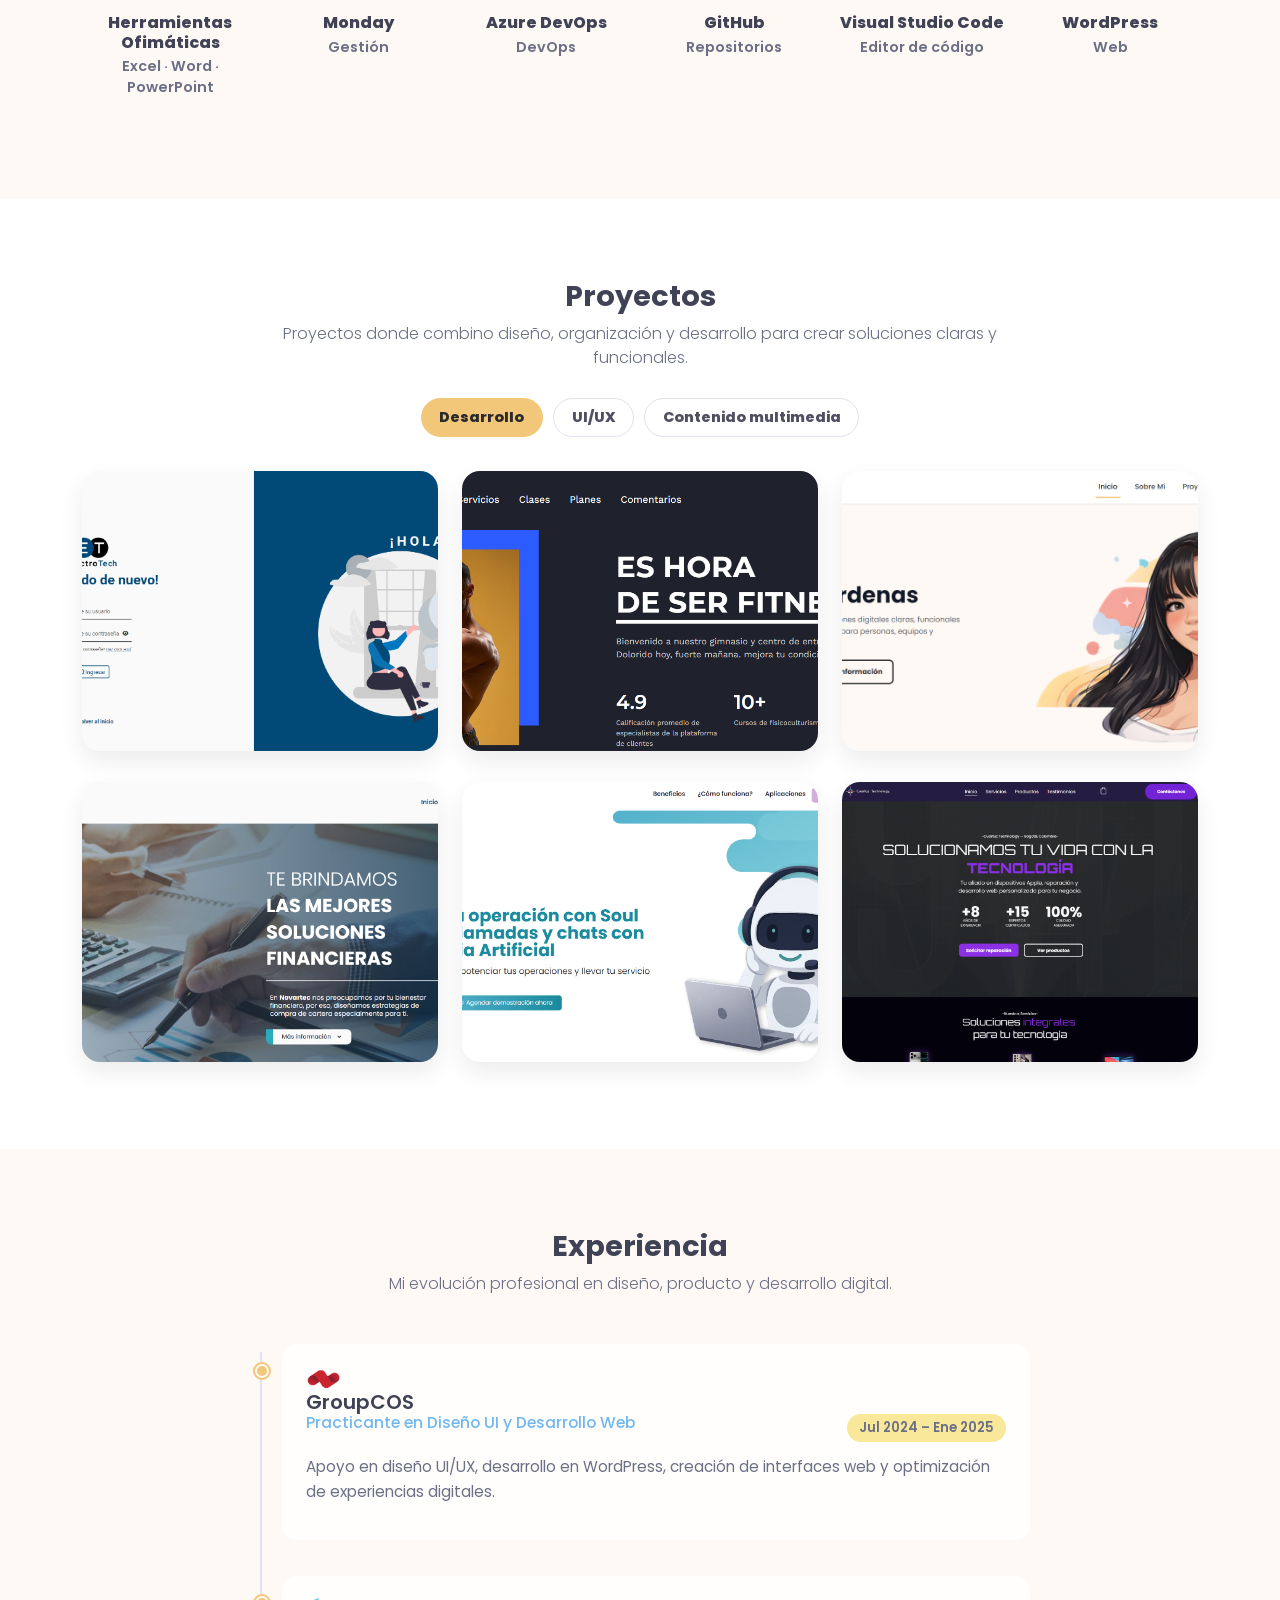
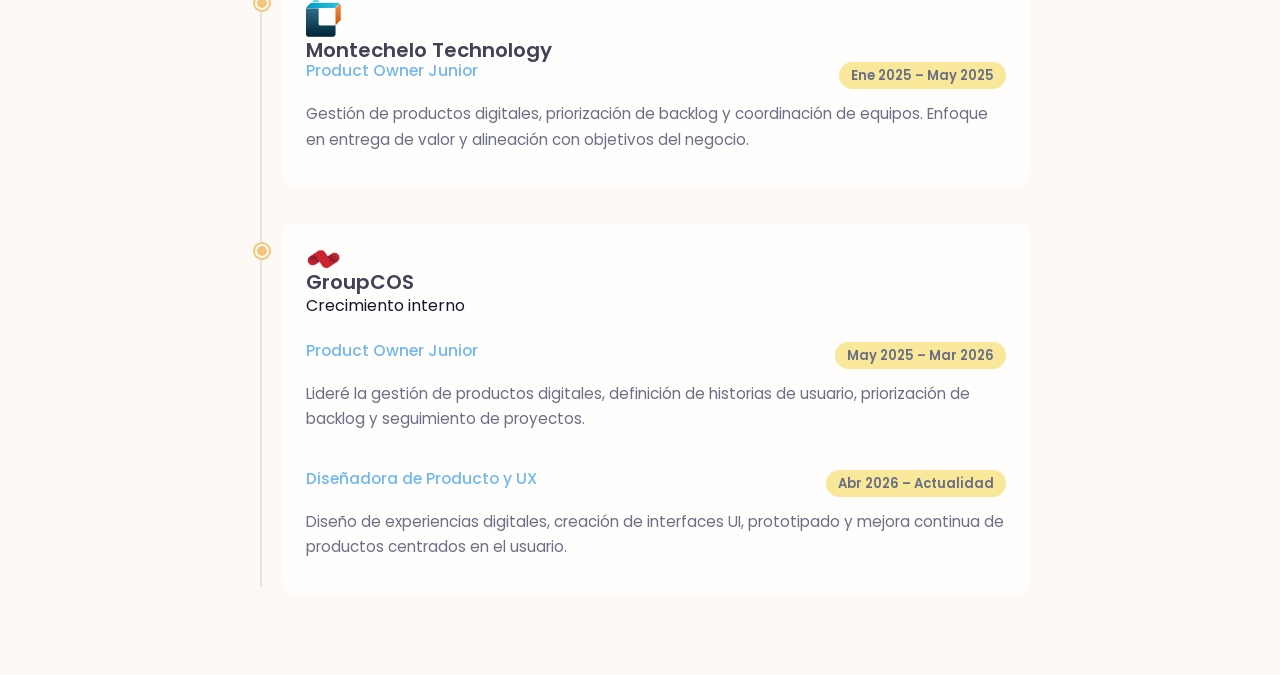
==== commit 02d3bc93: "linea vacia adios" ====
--- a/index.html
+++ b/index.html
@@ -680,7 +680,6 @@
               </div>
             </div>
 
-
             <div class="col-12 col-md-6 col-lg-4" data-category="multimedia">
               <a
                 href="https://www.tiktok.com/@whoisheidy_/video/7647748563568545044?is_from_webapp=1&sender_device=pc&web_id=7574126277527946763"
--- a/css/style.css
+++ b/css/style.css
@@ -630,6 +630,127 @@
   color:#71B8F0;
 }
 
+/* Filtro de categorías */
+.projects-filter{
+  display:flex;
+  flex-wrap: wrap;
+  justify-content: center;
+  gap: 10px;
+  margin: 0 auto 34px;
+}
+
+.filter-btn{
+  background:#FFFFFF;
+  color:#505062;
+  border: 1px solid #E0E2F0;
+  border-radius: 999px;
+  padding: .5rem 1.1rem;
+  font-weight: 800;
+  font-size: .9rem;
+  cursor: pointer;
+  transition: all .2s ease;
+}
+
+.filter-btn:hover{
+  border-color:#71B8F0;
+  color:#404256;
+}
+
+.filter-btn.active{
+  background:#f3c77a;
+  border-color:#f3c77a;
+  color:#2b2b2b;
+}
+
+/* Tarjetas de video (contenido multimedia) */
+.project-video-card{
+  display:block;
+  background: linear-gradient(135deg, #2b2b2b, #14151c);
+  text-decoration: none;
+}
+
+.project-video-play{
+  position:absolute;
+  inset:0;
+  display:flex;
+  align-items:center;
+  justify-content:center;
+  z-index: 1;
+}
+
+.project-video-play i{
+  width: 62px;
+  height: 62px;
+  display:flex;
+  align-items:center;
+  justify-content:center;
+  border-radius: 50%;
+  background: rgba(255,255,255,.14);
+  border: 1px solid rgba(255,255,255,.28);
+  color:#fff;
+  font-size: 1.2rem;
+}
+
+/* Fotos sueltas (flyers) dentro de Contenido multimedia: clic = preview en grande */
+.project-photo-card{
+  cursor: zoom-in;
+  background: linear-gradient(135deg, #2b2b2b, #14151c);
+}
+
+/* Lightbox (preview de foto en grande con fondo borroso) */
+.photo-lightbox{
+  position: fixed;
+  inset: 0;
+  display: none;
+  align-items: center;
+  justify-content: center;
+  padding: 40px;
+  background: rgba(15,15,16,.78);
+  backdrop-filter: blur(14px);
+  -webkit-backdrop-filter: blur(14px);
+  z-index: 2000;
+  cursor: zoom-out;
+  opacity: 0;
+  transition: opacity .2s ease;
+}
+
+.photo-lightbox.active{
+  display: flex;
+  opacity: 1;
+}
+
+.photo-lightbox-img{
+  max-width: min(92vw, 1100px);
+  max-height: 88vh;
+  border-radius: 14px;
+  box-shadow: 0 30px 70px rgba(0,0,0,.55);
+  cursor: default;
+}
+
+.photo-lightbox-close{
+  position: fixed;
+  top: 22px;
+  right: 26px;
+  width: 44px;
+  height: 44px;
+  border-radius: 50%;
+  border: 1px solid rgba(255,255,255,.3);
+  background: rgba(255,255,255,.12);
+  color: #fff;
+  font-size: 1.1rem;
+  display: flex;
+  align-items: center;
+  justify-content: center;
+  cursor: pointer;
+  transition: all .2s ease;
+}
+
+.photo-lightbox-close:hover{
+  background: rgba(255,255,255,.26);
+  transform: scale(1.05);
+}
+
+
 /* ================================
   MODAL limpio (tu UI)
 ================================ */
